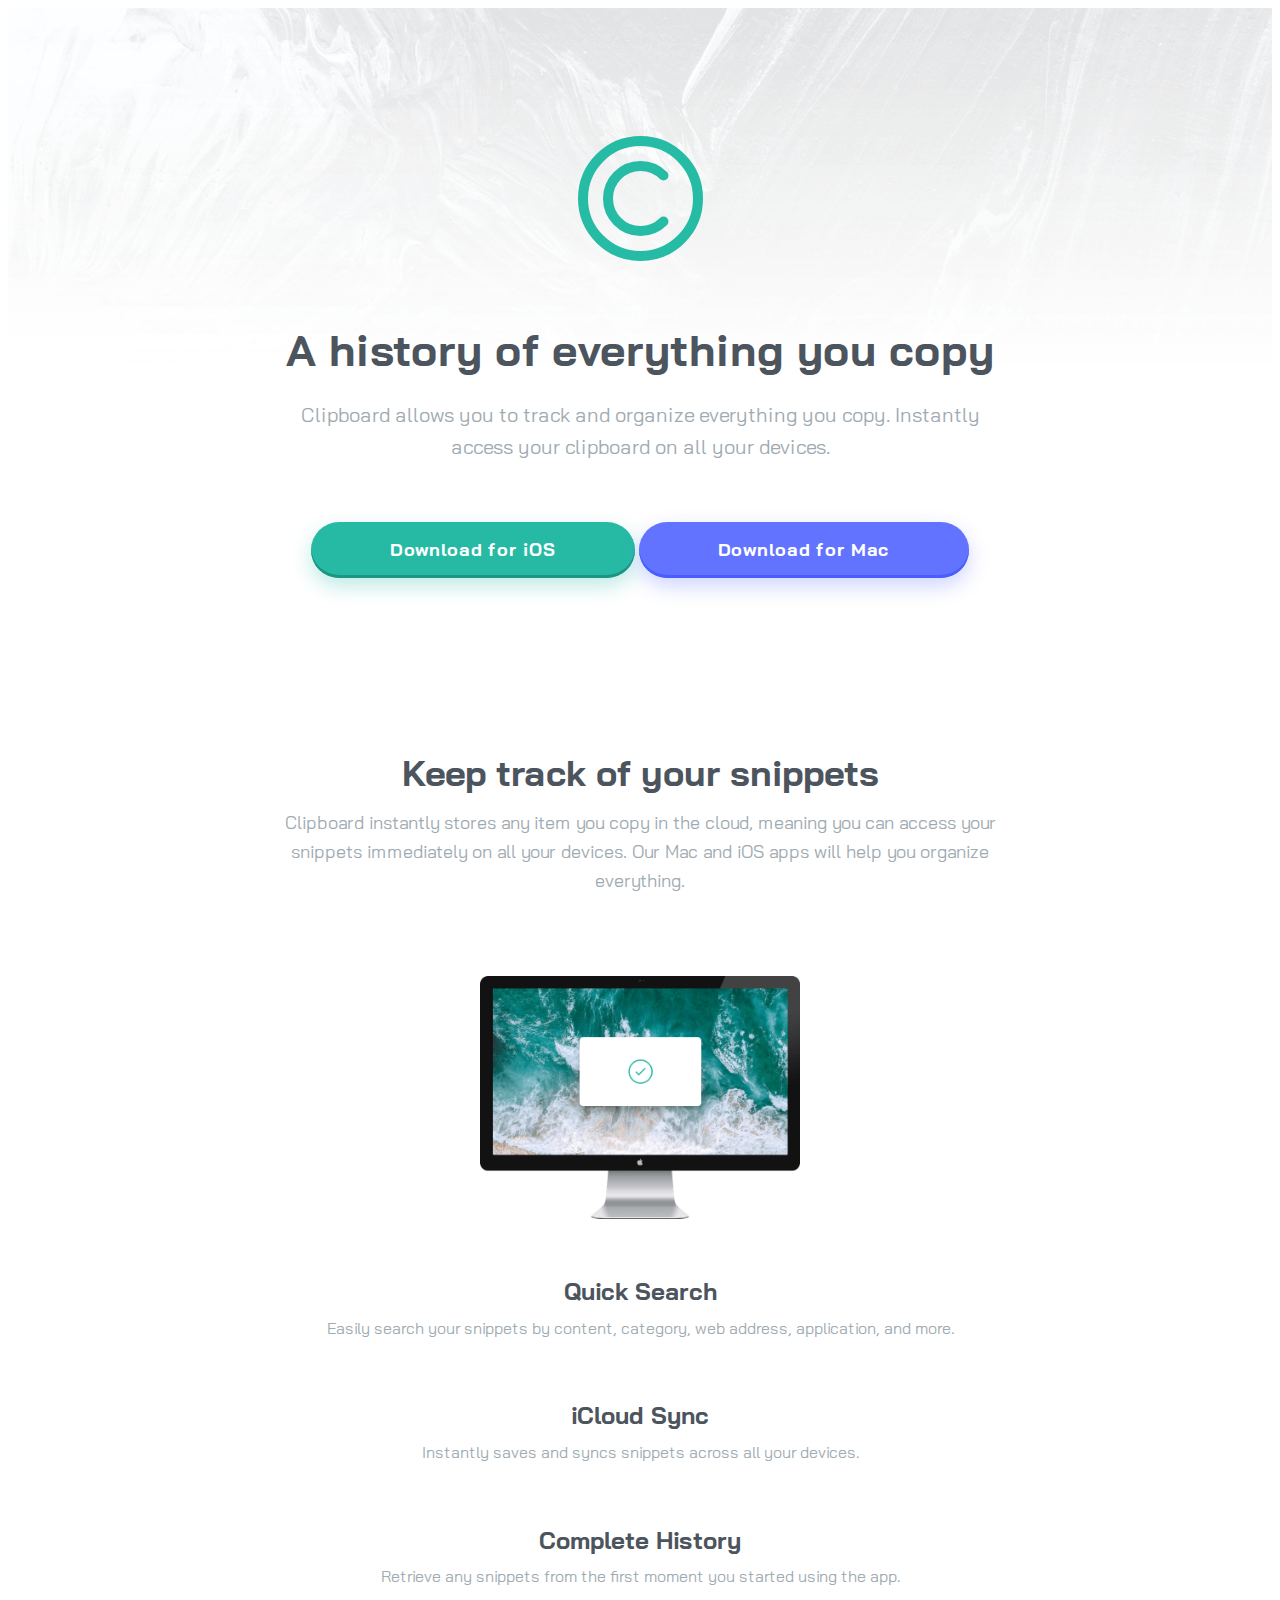
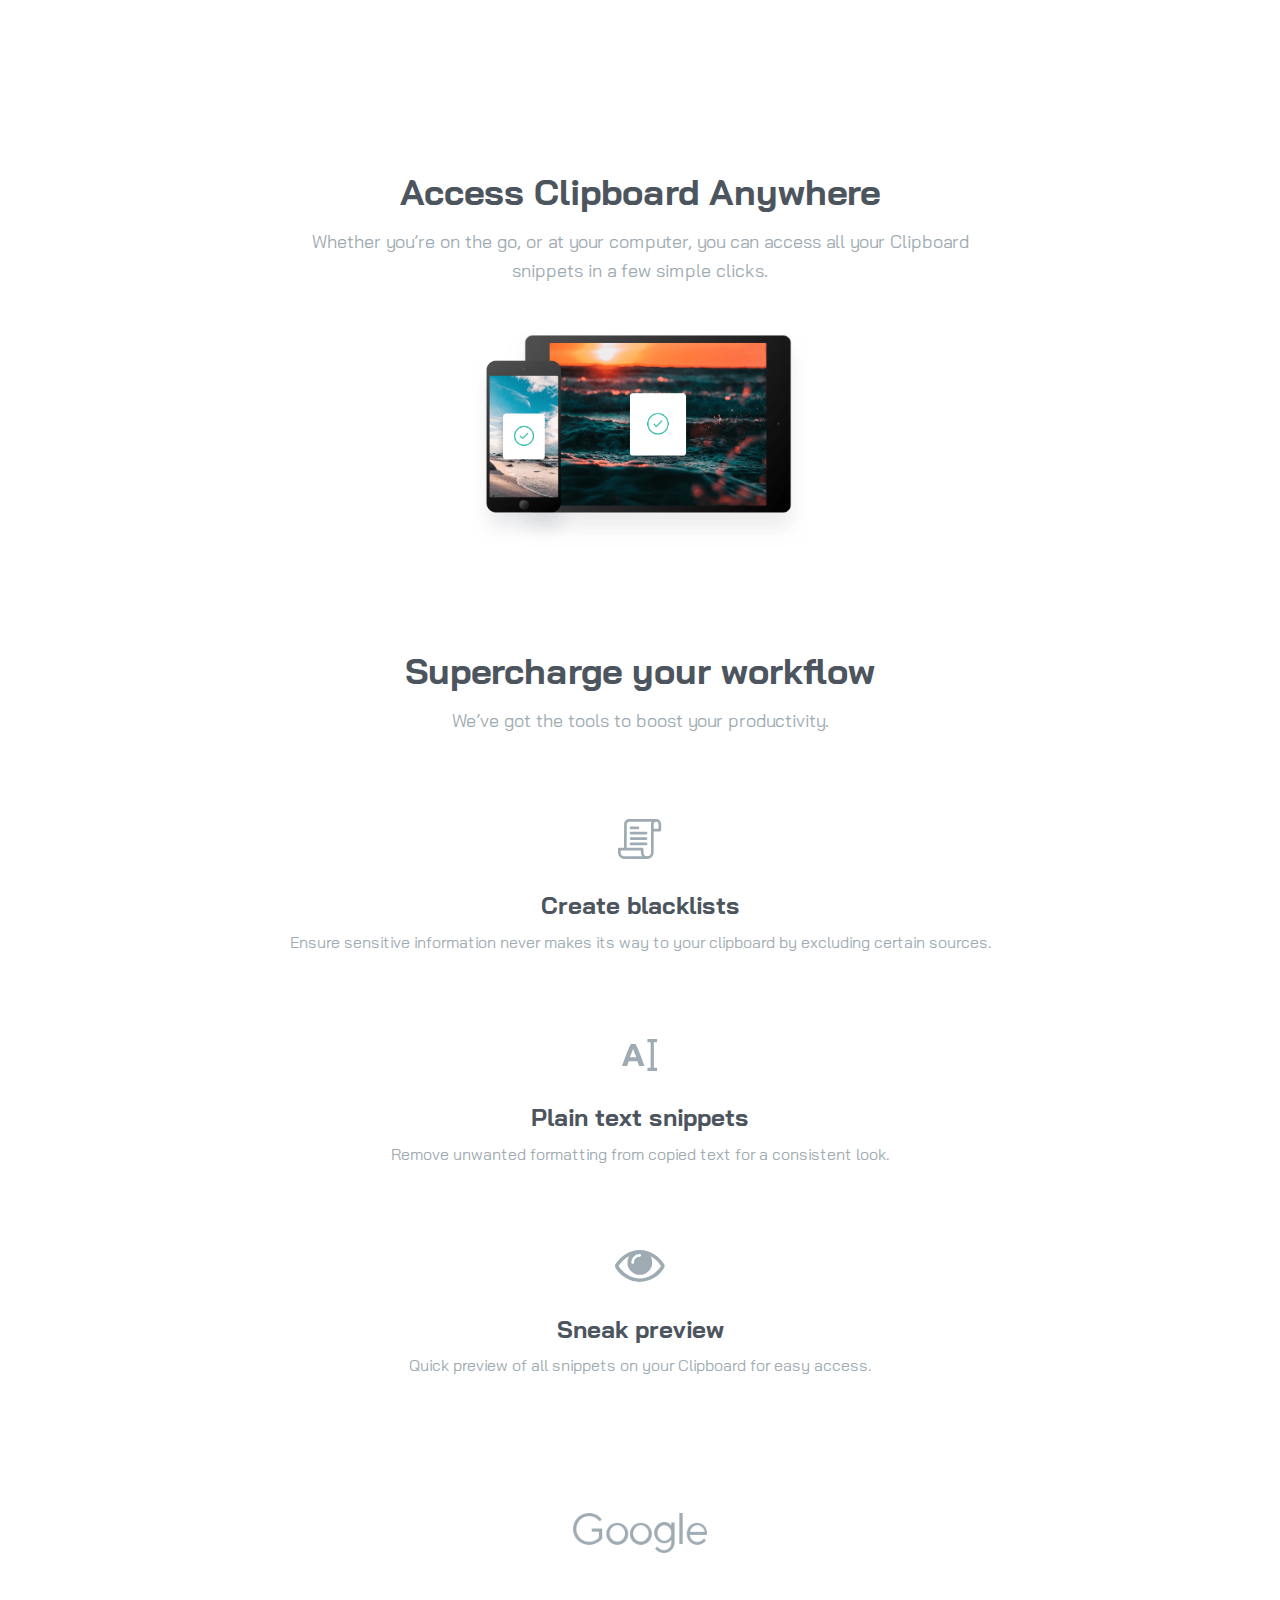
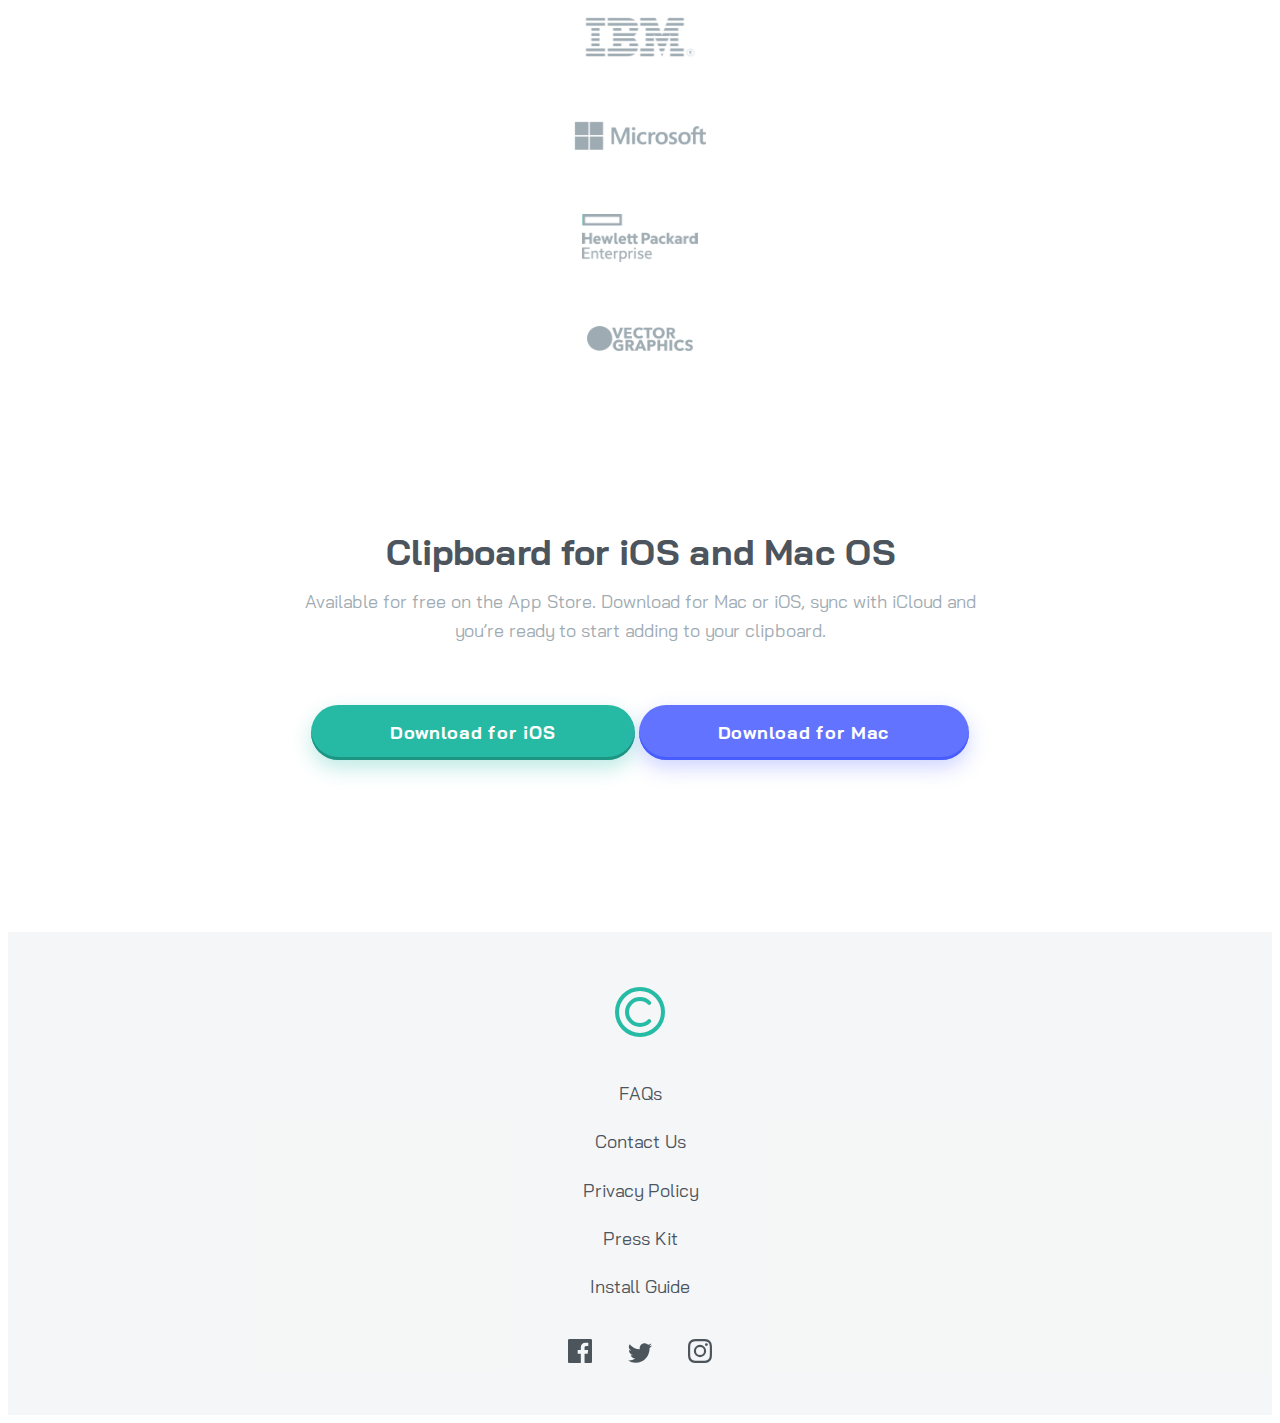
==== index.html @ 37d4422a "create basic structure for desktop" ====
<!DOCTYPE html>
<html lang="en">
<head>
  <meta charset="UTF-8">
  <meta name="viewport" content="width=device-width, initial-scale=1.0"> <!-- displays site properly based on user's device -->

  <link rel="icon" type="image/png" sizes="32x32" href="./images/favicon-32x32.png">
  <link rel="stylesheet" href="/main.css">
  
  <title>Frontend Mentor | Clipboard landing page</title>

</head>

<body>
<section class="header">
  <img src="images/logo.svg" alt="C logo" class="header-logo">
  
  <div class="info-text">
    <h1>A history of everything you copy</h1>
    <p class="h1-paragraph">
      Clipboard allows you to track and organize everything you
      copy. Instantly access your clipboard on all your devices.
    </p>
  </div>

  <a href="#" class="download-button ios-download">Download for iOS</a>
  <a href="#" class="download-button mac-download">Download for Mac</a>  
</section>

<section class="features">
  <h2>Keep track of your snippets</h2>

  <p class="h2-paragraph">
    Clipboard instantly stores any item you copy in the cloud,
    meaning you can access your snippets immediately on all your
    devices. Our Mac and iOS apps will help you organize everything.
  </p>

  <img src="images/image-computer.png" alt="" class="desktop-showcase">
  
  <div class="info-text">
    <h3>Quick Search</h3>
    <p>Easily search your snippets by content, category, web address, application, and more.</p>
  </div>
  
  <div class="info-text">
    <h3>iCloud Sync</h3>
    <p>Instantly saves and syncs snippets across all your devices.</p>
  </div>
  
  <div class="info-text">
    <h3>Complete History</h3>
    <p>Retrieve any snippets from the first moment you started using the app.</p>
  </div>
</section>

<section class="benefits">
  <h2>Access Clipboard Anywhere</h2>
  
 <p class="h2-paragraph">
    Whether you’re on the go, or at your computer, you can access all your Clipboard
    snippets in a few simple clicks.
 </p>
  
  <img src="images/image-devices.png" alt="" class="mobile-showcase">

  <div class="info-text">
    <h2>Supercharge your workflow</h2>
    <p class="h2-paragraph">We’ve got the tools to boost your productivity.</p>
  </div>

  <img class="benefit-icon" src="images/icon-blacklist.svg" alt="blacklist">
  <div class="info-text">
    <h3>Create blacklists</h3>
    <p>Ensure sensitive information never makes its way to your clipboard by excluding certain sources.</p>
  </div>
  
  <img class="benefit-icon" src="images/icon-text.svg" alt="blacklist">
  <div class="info-text">
    <h3>Plain text snippets</h3>
    <p>Remove unwanted formatting from copied text for a consistent look.</p>
  </div>
  
  <img class="benefit-icon" src="images/icon-preview.svg" alt="blacklist">
  <div class="info-text">
    <h3>Sneak preview</h3>
    <p>Quick preview of all snippets on your Clipboard for easy access.</p>
  </div>
</section>

<section class="partners">

  <img src="images/logo-google.png" alt="Google Logo" class="partner" id="google-logo">
  <img src="images/logo-ibm.png" alt="IBM Logo" class="partner" id="ibm-logo">
  <img src="images/logo-microsoft.png" alt="Microsoft Logo" class="partner" id="microsoft-logo">
  <img src="images/logo-hp.png" alt="HP Logo" class="partner" id="hp-logo">
  <img src="images/logo-vector-graphics.png" alt="Vector Graphics Logo" class="partner" id="vc-logo">

</section>

<section class="apps">
  <div class="info-text">
    <h2>Clipboard for iOS and Mac OS</h2>
    <p class="h2-paragraph">
      Available for free on the App Store. Download for Mac or iOS, sync with iCloud
      and you’re ready to start adding to your clipboard.
    </p>
  </div>

  <a href="#" class="download-button ios-download">Download for iOS</a>
  <a href="#" class="download-button mac-download">Download for Mac</a>  
</section>


<footer>
  <img src="images/logo.svg" alt="C logo" class="footer-logo">

  <a href="" class="footer-link">FAQs</a>
  <a href="" class="footer-link">Contact Us</a>
  <a href="" class="footer-link">Privacy Policy</a>
  <a href="" class="footer-link">Press Kit</a>
  <a href="" class="footer-link">Install Guide</a>

  <a href="#" class="social-icon"><img src="images/icon-facebook.svg" alt="Facebook Icon"></a>
  <a href="#" class="social-icon"><img src="images/icon-twitter.svg" alt="Twitter Icon"></a>
  <a href="#" class="social-icon"><img src="images/icon-instagram.svg" alt="Instagram Icon"></a>

  <p class="attribution">
      Challenge by <a href="https://www.frontendmentor.io?ref=challenge" target="_blank">Frontend Mentor</a>. 
      Coded by <a href="#">Your Name Here</a>.
    </p>
  </footer>
</body>
</html>
---- main.css ----
@import url("https://fonts.googleapis.com/css2?family=Bai+Jamjuree:wght@400;600&display=swap");
:root {
  --cyan: hsl(171, 66%, 44%);
  --cyan-shade: hsl(171, 66%, 35%);
  --cyan-shadow: hsla(171, 66%, 44%, .3);
  --purple: hsl(233, 100%, 69%);
  --purple-shade: hsl(233, 100%, 64%);
  --purple-shadow: hsla(233, 100%, 69%, .3);
  --dark-grey: hsl(210, 10%, 33%);
  --light-grey: hsl(201, 11%, 66%);
  --light-grey-transparent: hsl(201, 11%, 66%, .1);
}

body {
  font-family: 'Bai Jamjuree', sans-serif;
  text-align: center;
  color: var(--light-grey);
  font-size: 16px;
}

h1, h2, h3 {
  color: var(--dark-grey);
  margin-bottom: .4em;
}

h1 {
  font-size: 34px;
}

h2 {
  font-size: 30px;
}

h3 {
  font-size: 24px;
}

p {
  line-height: 1.6em;
  width: 86%;
  margin: auto;
}

section {
  margin-bottom: 11em;
}

.header {
  background: no-repeat url("images/bg-header-mobile.png");
}

.header .header-logo {
  margin: 8em auto 2em auto;
}

.download-button {
  border-radius: 4em;
  display: inline-block;
  color: white;
  font-size: 18px;
  font-weight: bold;
  letter-spacing: 0.04em;
  text-decoration: none;
  padding: .9em 4.4em;
  margin: 1.5em auto -.2em auto;
}

.download-button:hover {
  -webkit-filter: brightness(108%);
          filter: brightness(108%);
}

.ios-download {
  margin-top: 1em;
  background: var(--cyan);
  -webkit-box-shadow: inset 0 -3px var(--cyan-shade), 0px 8px 20px 0px var(--cyan-shadow);
          box-shadow: inset 0 -3px var(--cyan-shade), 0px 8px 20px 0px var(--cyan-shadow);
}

.mac-download {
  background: var(--purple);
  -webkit-box-shadow: inset 0 -3px var(--purple-shade), 0px 8px 20px 0px var(--purple-shadow);
          box-shadow: inset 0 -3px var(--purple-shade), 0px 8px 20px 0px var(--purple-shadow);
}

img.desktop-showcase {
  width: 320px;
  padding: 5em 0 1.6em;
}

.info-text {
  padding: .2em 0;
  margin-bottom: 1.8em;
}

img.mobile-showcase {
  width: 340px;
  padding: 2.8em 0 4em;
}

.benefit-icon {
  margin-top: 3.2em;
}

section.partners {
  margin-top: -2.8em;
}

img.partner {
  display: block;
  margin: 0 auto 4em auto;
  height: 2.5em;
  width: auto;
}

#microsoft-logo {
  height: 1.8em;
}

#hp-logo {
  height: 3em;
}

#vc-logo {
  height: 1.6em;
}

section.apps {
  margin-top: -2em;
}

footer {
  background: var(--light-grey-transparent);
  margin-top: 10.8em;
  padding-bottom: 3em;
}

.footer-logo {
  width: 50px;
  margin: 3.4em auto 2.6em auto;
}

.footer-link {
  display: block;
  margin: 0 auto 1.4em auto;
  text-decoration: none;
  color: var(--dark-grey);
  font-size: 18px;
}

.footer-link:hover {
  color: var(--cyan);
}

.social-icon img {
  margin: 1em 1em 0 1em;
}

.attribution {
  font-size: 11px;
  text-align: center;
  display: none;
}

.attribution a {
  color: #3e52a3;
}

.social-icon:hover {
  -webkit-filter: brightness(0) saturate(100%) invert(67%) sepia(28%) saturate(1027%) hue-rotate(122deg) brightness(87%) contrast(88%);
          filter: brightness(0) saturate(100%) invert(67%) sepia(28%) saturate(1027%) hue-rotate(122deg) brightness(87%) contrast(88%);
}

@media only screen and (min-width: 768px) {
  h1 {
    font-size: 44px;
    margin: .5em;
  }
  .h1-paragraph {
    font-size: 20px;
  }
  .h2-paragraph {
    font-size: 18px;
  }
  h2 {
    font-size: 36px;
  }
  p {
    max-width: 720px;
  }
  .header {
    background: no-repeat url("images/bg-header-desktop.png");
  }
}
/*# sourceMappingURL=main.css.map */
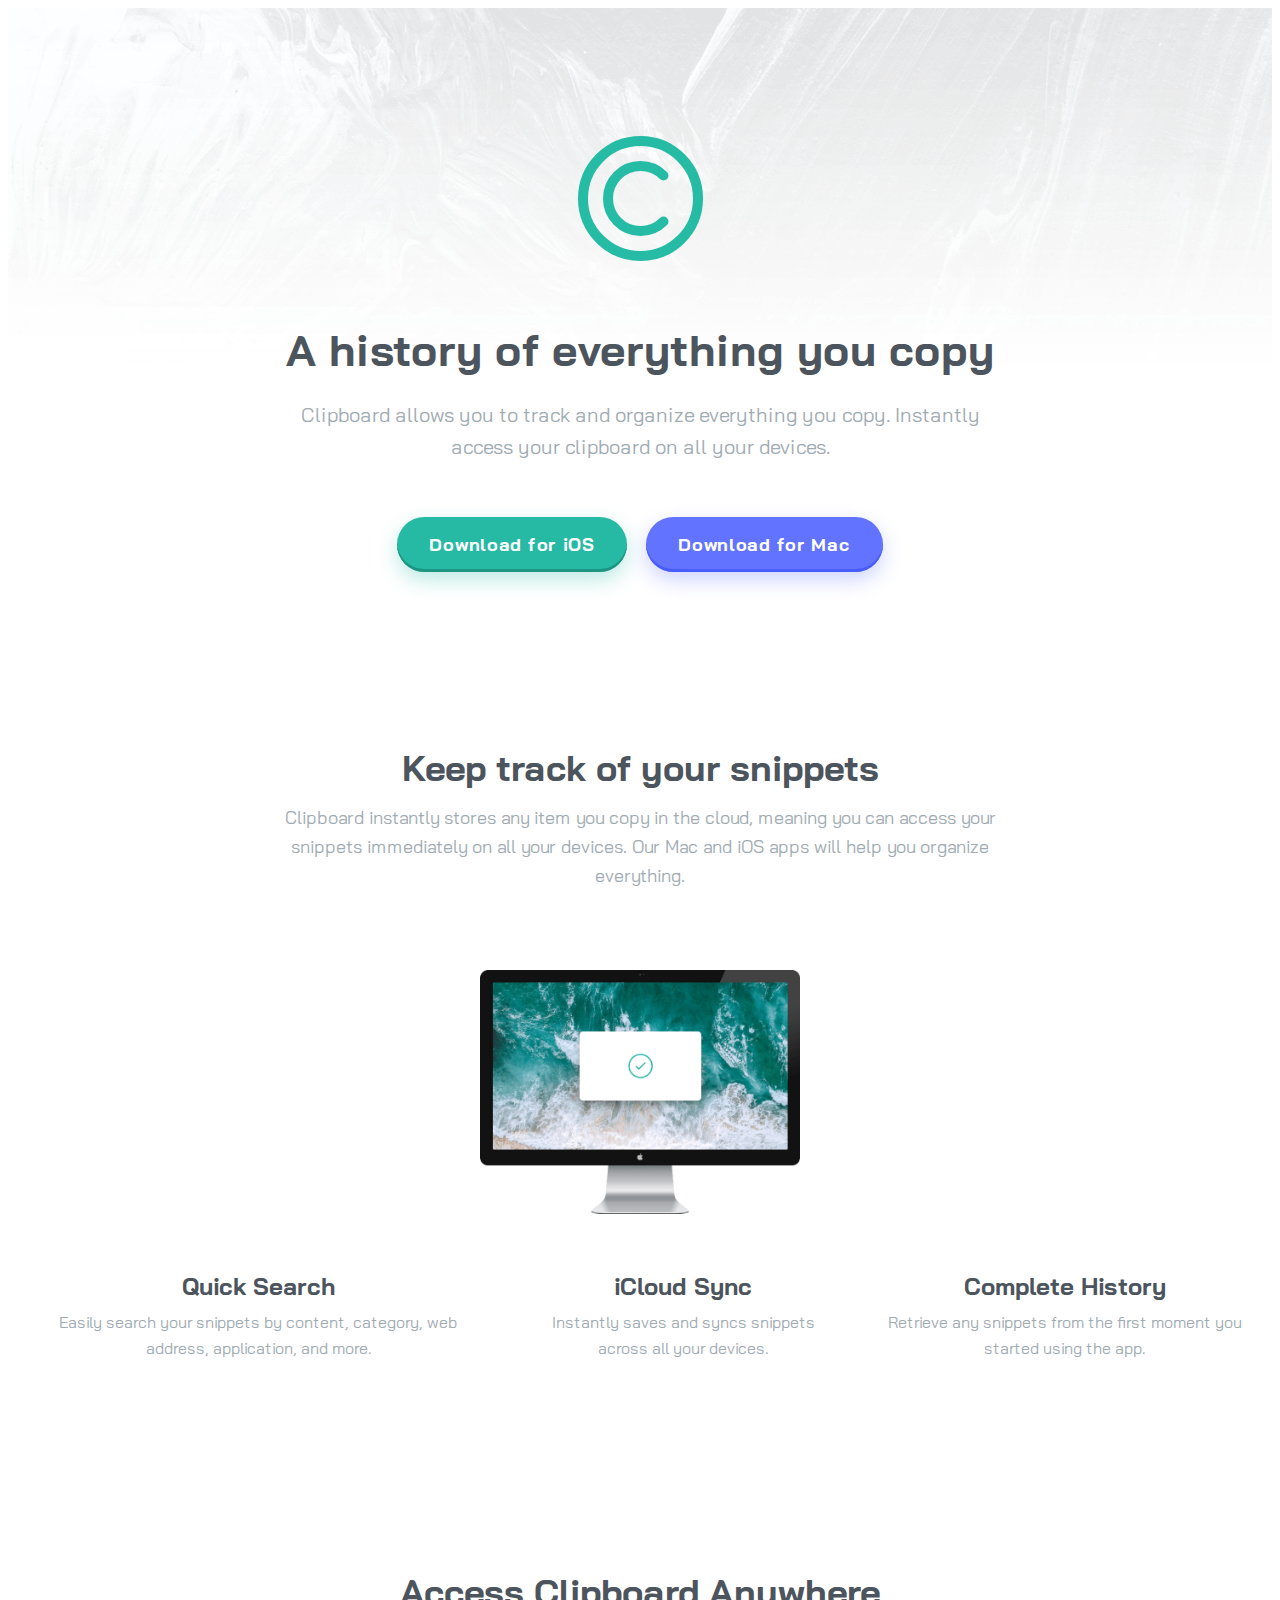
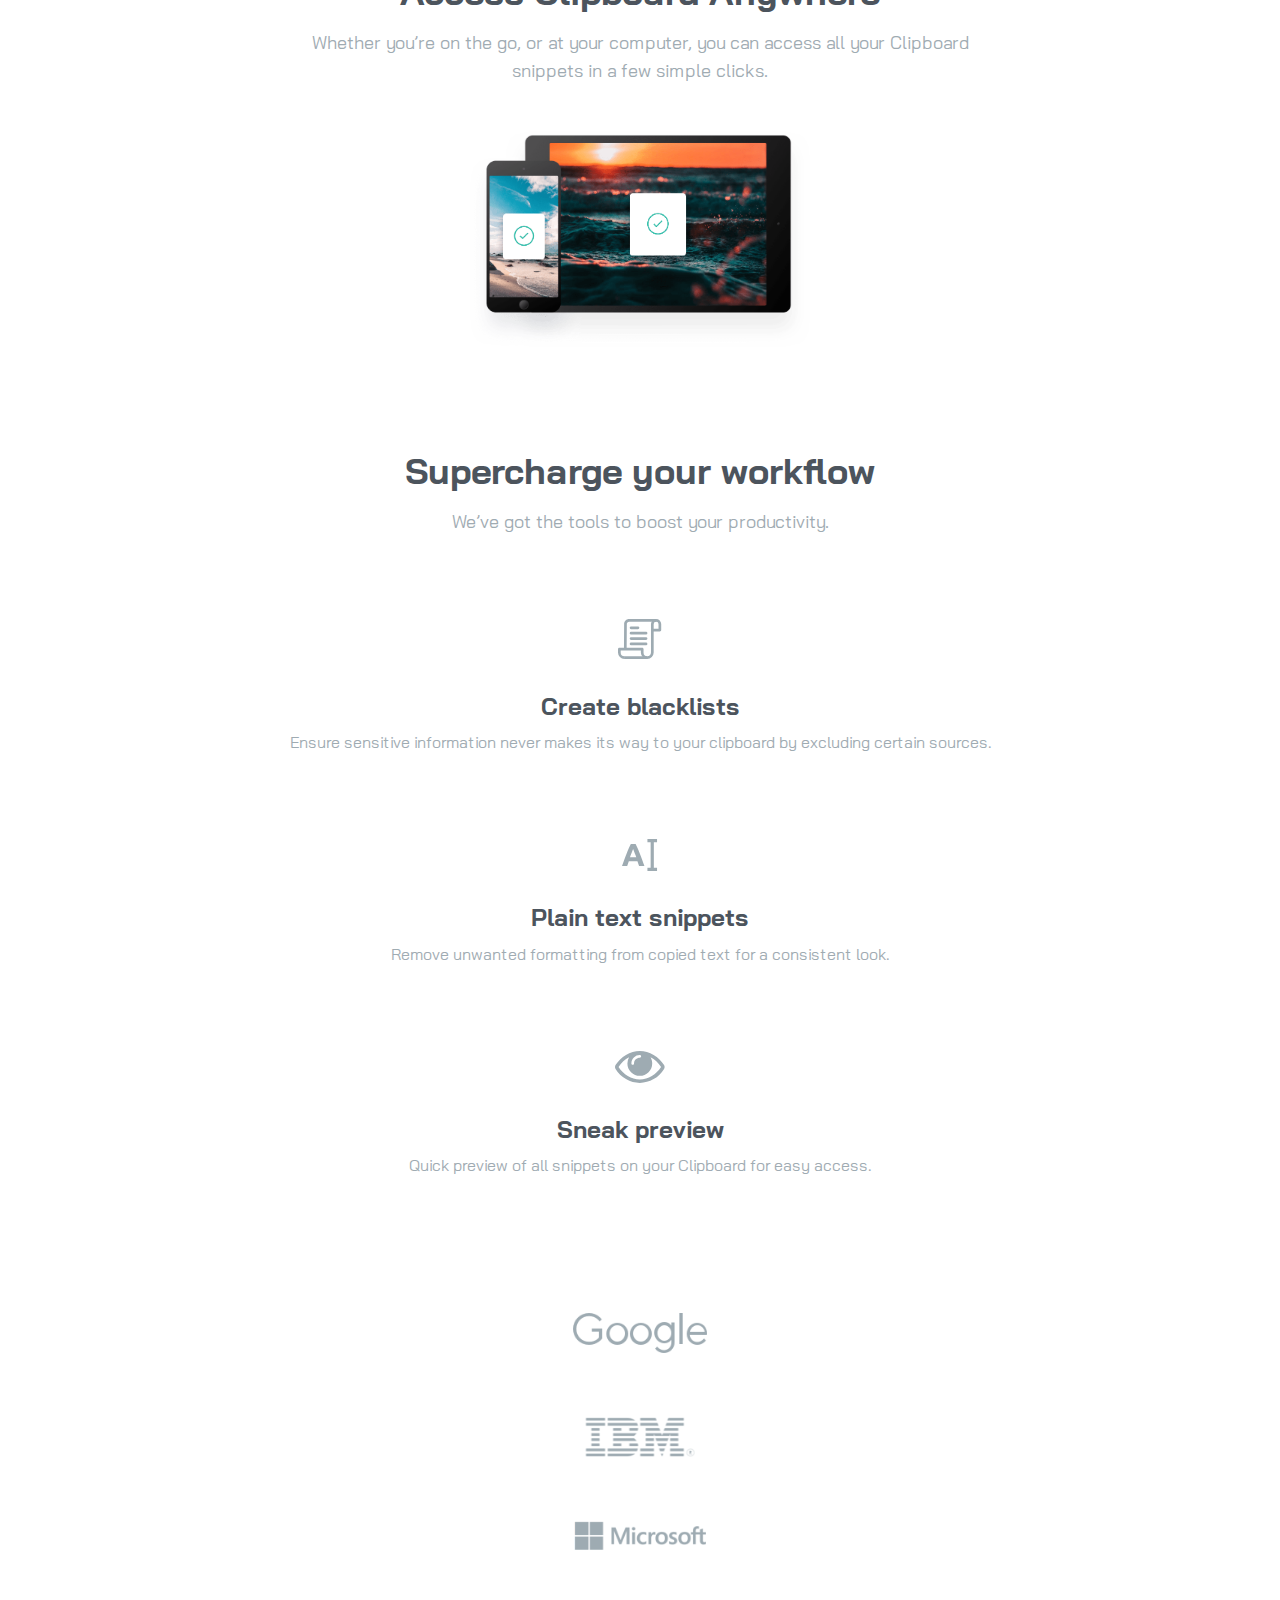
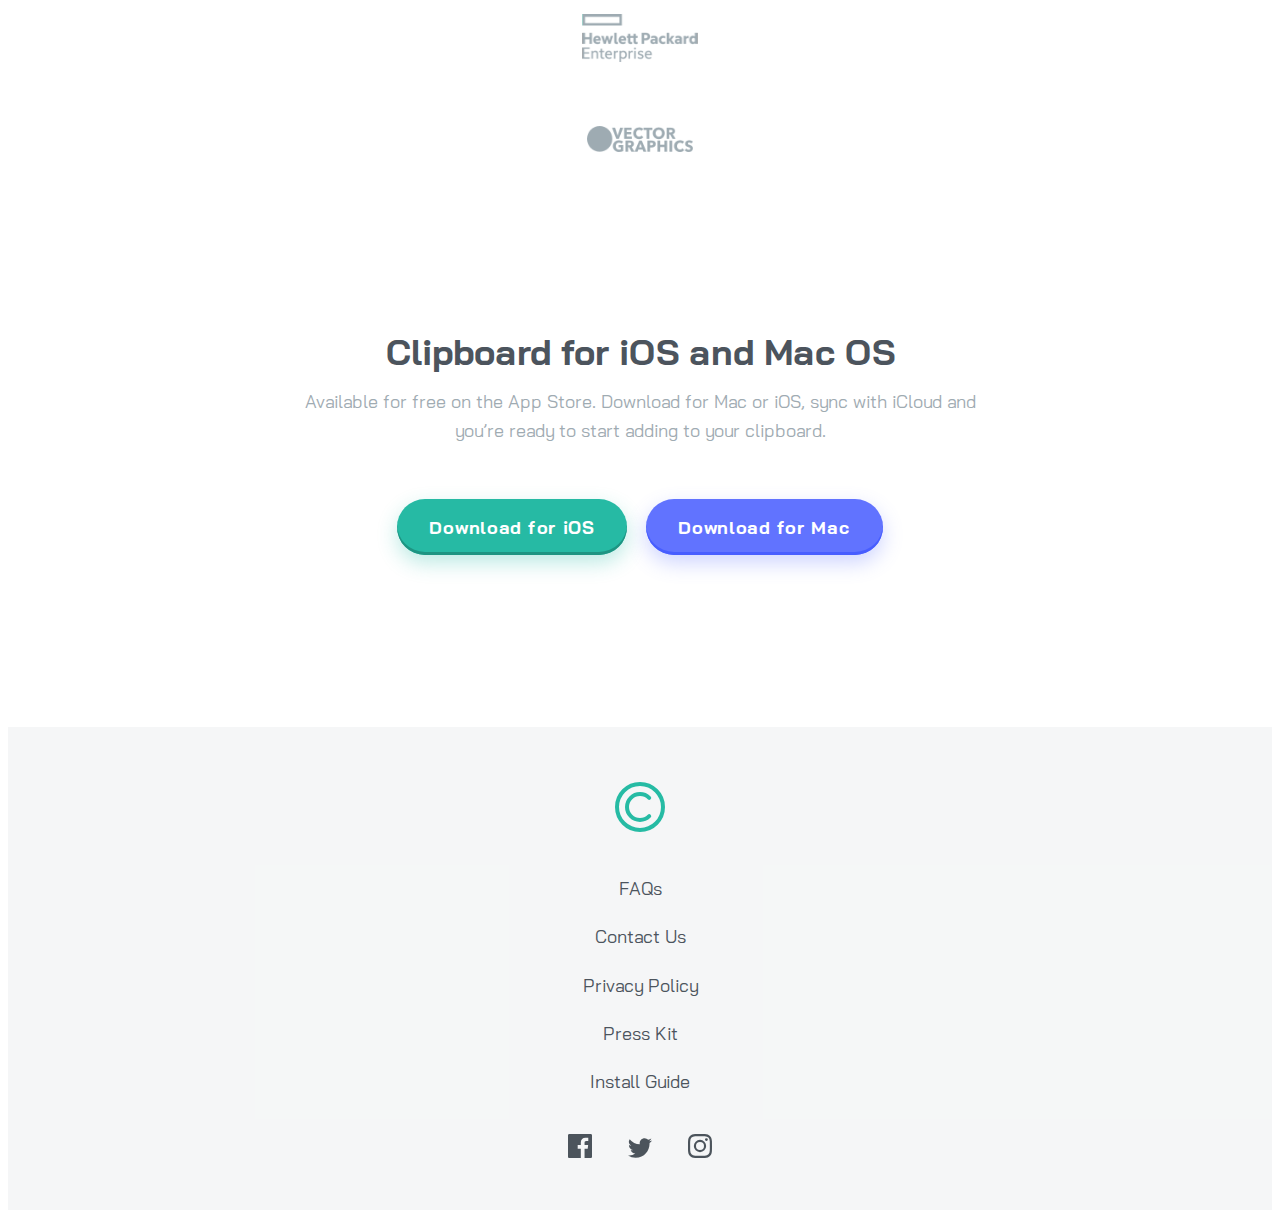
==== commit ea35e43c: "create container for features flexbox" ====
--- a/index.html
+++ b/index.html
@@ -38,21 +38,23 @@
 
   <img src="images/image-computer.png" alt="" class="desktop-showcase">
   
-  <div class="info-text">
-    <h3>Quick Search</h3>
-    <p>Easily search your snippets by content, category, web address, application, and more.</p>
+  <div class="feature-container">
+    <div class="info-text">
+      <h3>Quick Search</h3>
+      <p>Easily search your snippets by content, category, web address, application, and more.</p>
+    </div>
+    
+    <div class="info-text">
+      <h3>iCloud Sync</h3>
+      <p>Instantly saves and syncs snippets across all your devices.</p>
+    </div>
+    
+    <div class="info-text">
+      <h3>Complete History</h3>
+      <p>Retrieve any snippets from the first moment you started using the app.</p>
+    </div>
+    </section>
   </div>
-  
-  <div class="info-text">
-    <h3>iCloud Sync</h3>
-    <p>Instantly saves and syncs snippets across all your devices.</p>
-  </div>
-  
-  <div class="info-text">
-    <h3>Complete History</h3>
-    <p>Retrieve any snippets from the first moment you started using the app.</p>
-  </div>
-</section>
 
 <section class="benefits">
   <h2>Access Clipboard Anywhere</h2>
--- a/main.css
+++ b/main.css
@@ -191,5 +191,14 @@
   .header {
     background: no-repeat url("images/bg-header-desktop.png");
   }
+  .download-button {
+    padding: .9em 1.8em;
+    margin: 1.2em .4em -.2em .4em;
+  }
+  .feature-container {
+    display: -webkit-box;
+    display: -ms-flexbox;
+    display: flex;
+  }
 }
 /*# sourceMappingURL=main.css.map */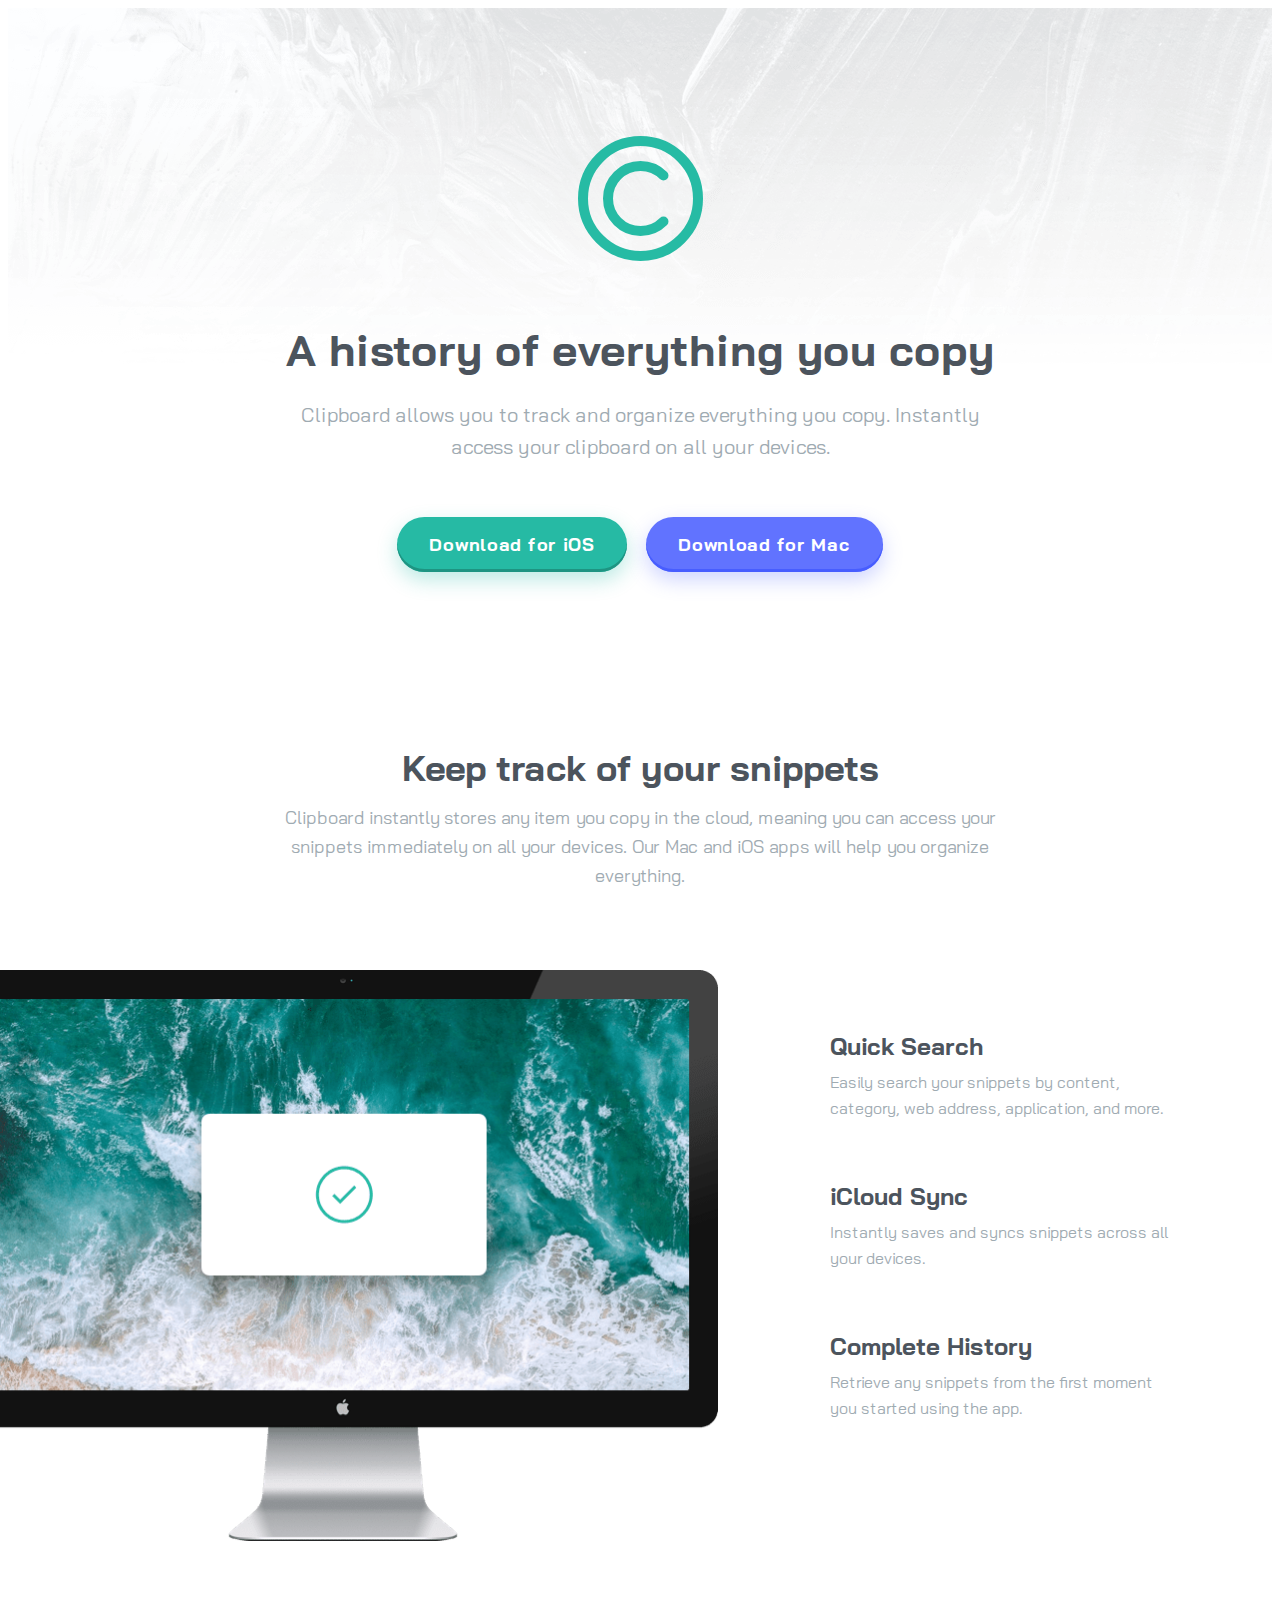
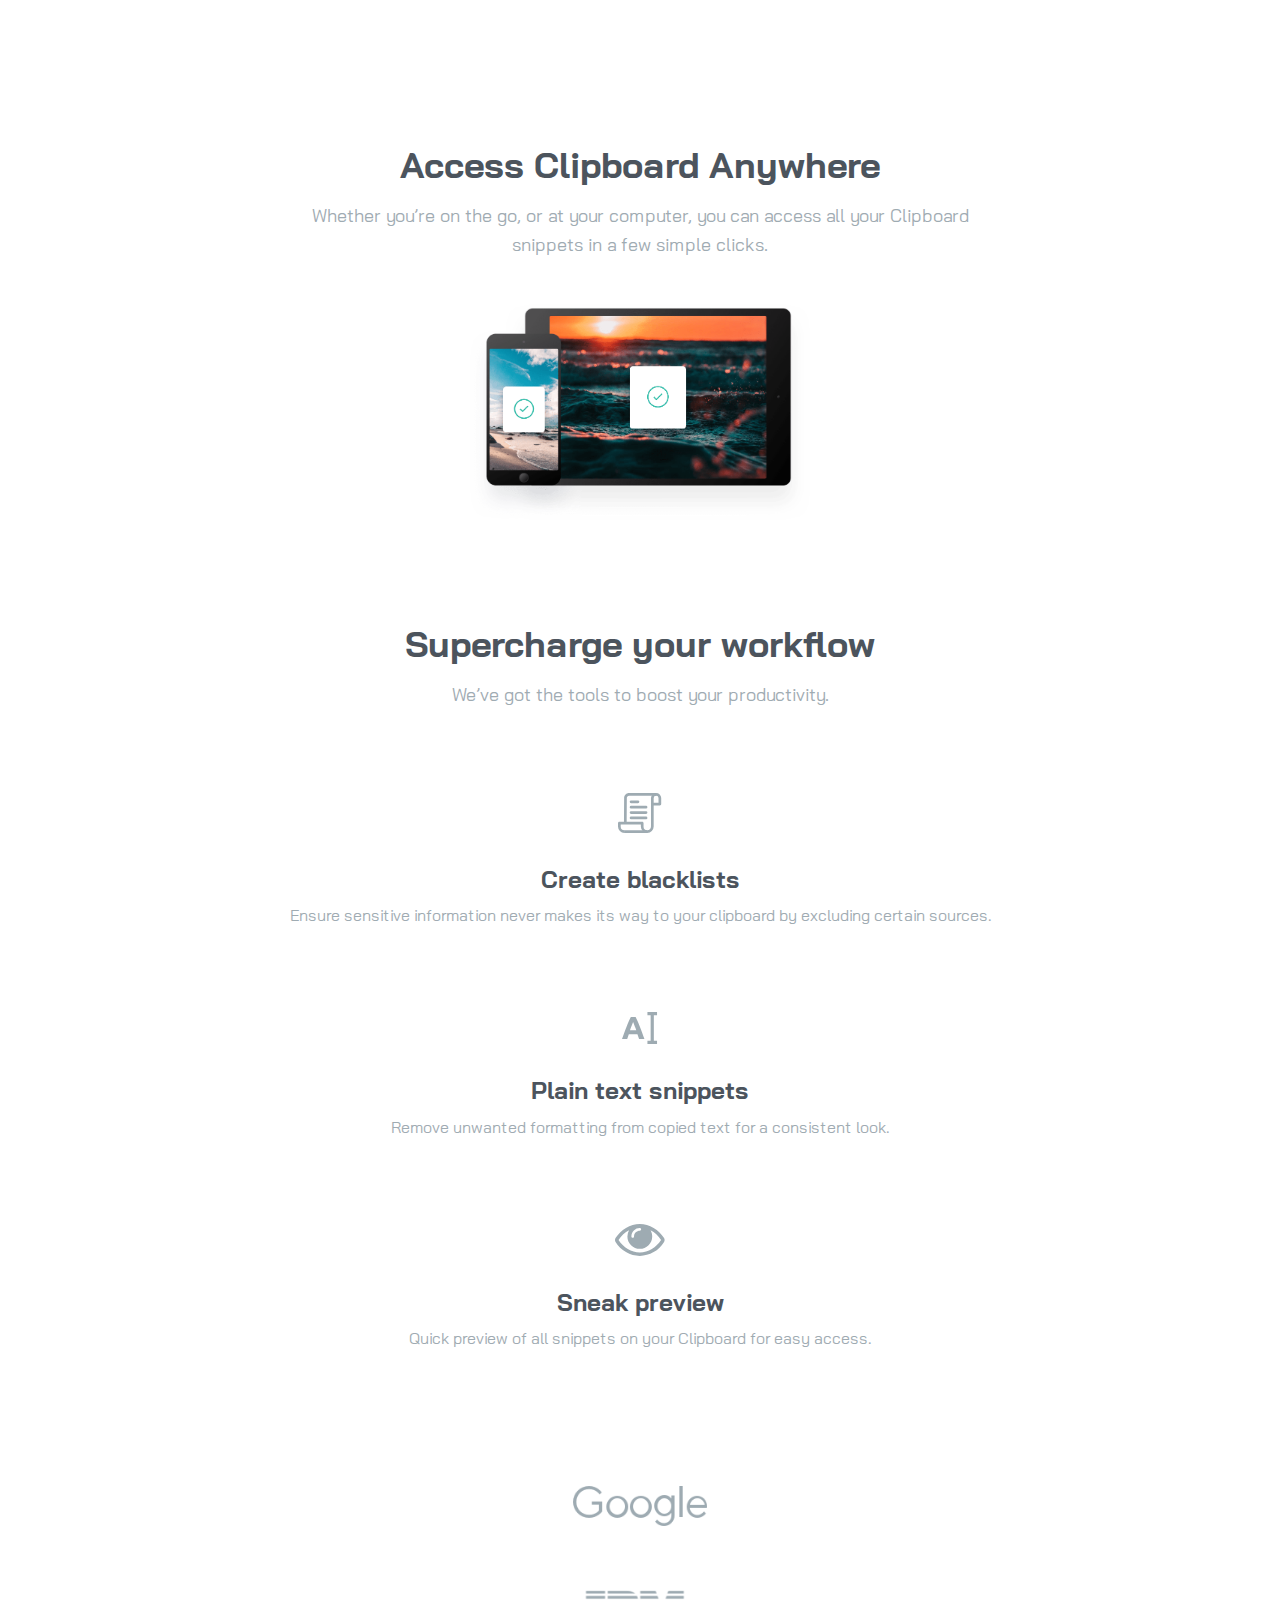
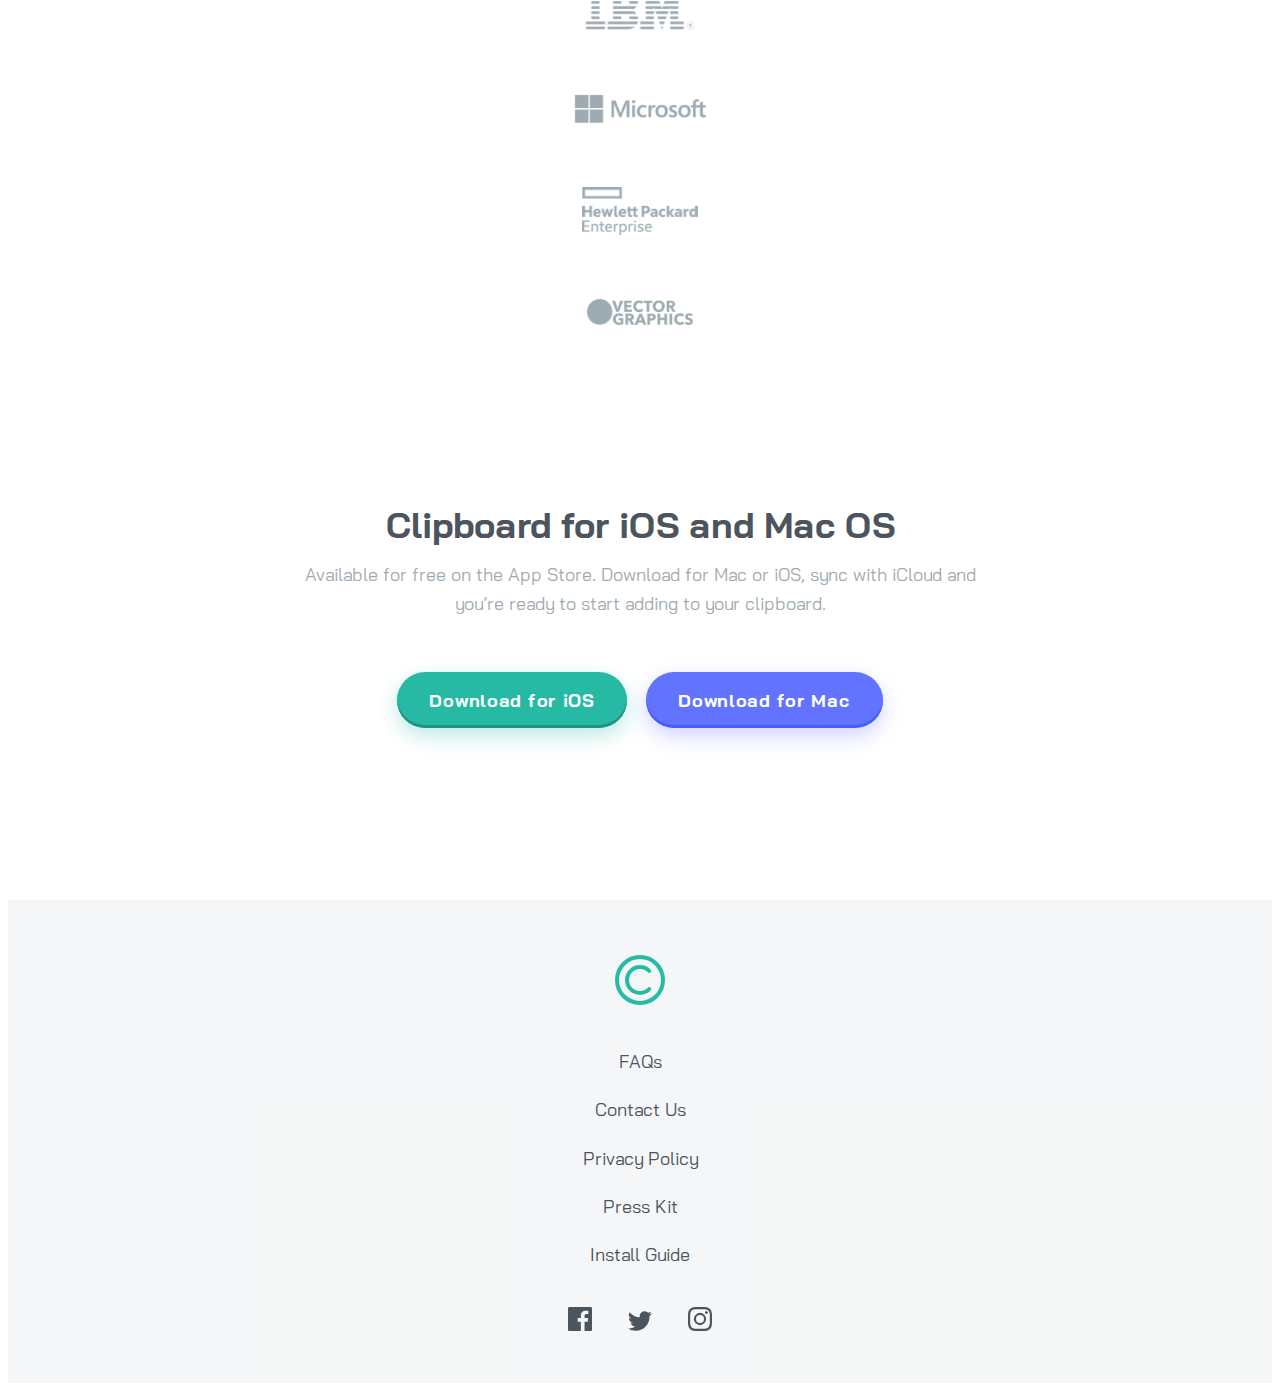
==== commit 14cee74d: "design features section for desktop using flexbox" ====
--- a/index.html
+++ b/index.html
@@ -36,25 +36,27 @@
     devices. Our Mac and iOS apps will help you organize everything.
   </p>
 
-  <img src="images/image-computer.png" alt="" class="desktop-showcase">
+  <div class="feature-container">
+    <img src="images/image-computer.png" alt="" class="desktop-showcase">
   
-  <div class="feature-container">
-    <div class="info-text">
-      <h3>Quick Search</h3>
-      <p>Easily search your snippets by content, category, web address, application, and more.</p>
+    <div class="info-container">
+      <div class="info-text">
+        <h3>Quick Search</h3>
+        <p>Easily search your snippets by content, category, web address, application, and more.</p>
+      </div>
+      
+      <div class="info-text">
+        <h3>iCloud Sync</h3>
+        <p>Instantly saves and syncs snippets across all your devices.</p>
+      </div>
+      
+      <div class="info-text">
+        <h3>Complete History</h3>
+        <p>Retrieve any snippets from the first moment you started using the app.</p>
+      </div>
     </div>
-    
-    <div class="info-text">
-      <h3>iCloud Sync</h3>
-      <p>Instantly saves and syncs snippets across all your devices.</p>
-    </div>
-    
-    <div class="info-text">
-      <h3>Complete History</h3>
-      <p>Retrieve any snippets from the first moment you started using the app.</p>
-    </div>
-    </section>
   </div>
+</section>
 
 <section class="benefits">
   <h2>Access Clipboard Anywhere</h2>
--- a/main.css
+++ b/main.css
@@ -199,6 +199,31 @@
     display: -webkit-box;
     display: -ms-flexbox;
     display: flex;
+    gap: 0 7em;
+  }
+  .feature-container img.desktop-showcase {
+    -ms-flex-preferred-size: 750px;
+        flex-basis: 750px;
+    margin-left: -2.5em;
+  }
+  .feature-container .info-container {
+    display: -webkit-box;
+    display: -ms-flexbox;
+    display: flex;
+    -webkit-box-orient: vertical;
+    -webkit-box-direction: normal;
+        -ms-flex-direction: column;
+            flex-direction: column;
+    -webkit-box-pack: center;
+        -ms-flex-pack: center;
+            justify-content: center;
+  }
+  .feature-container .info-text {
+    text-align: left;
+    max-width: 400px;
+  }
+  .feature-container .info-text p {
+    margin-left: 0;
   }
 }
 /*# sourceMappingURL=main.css.map */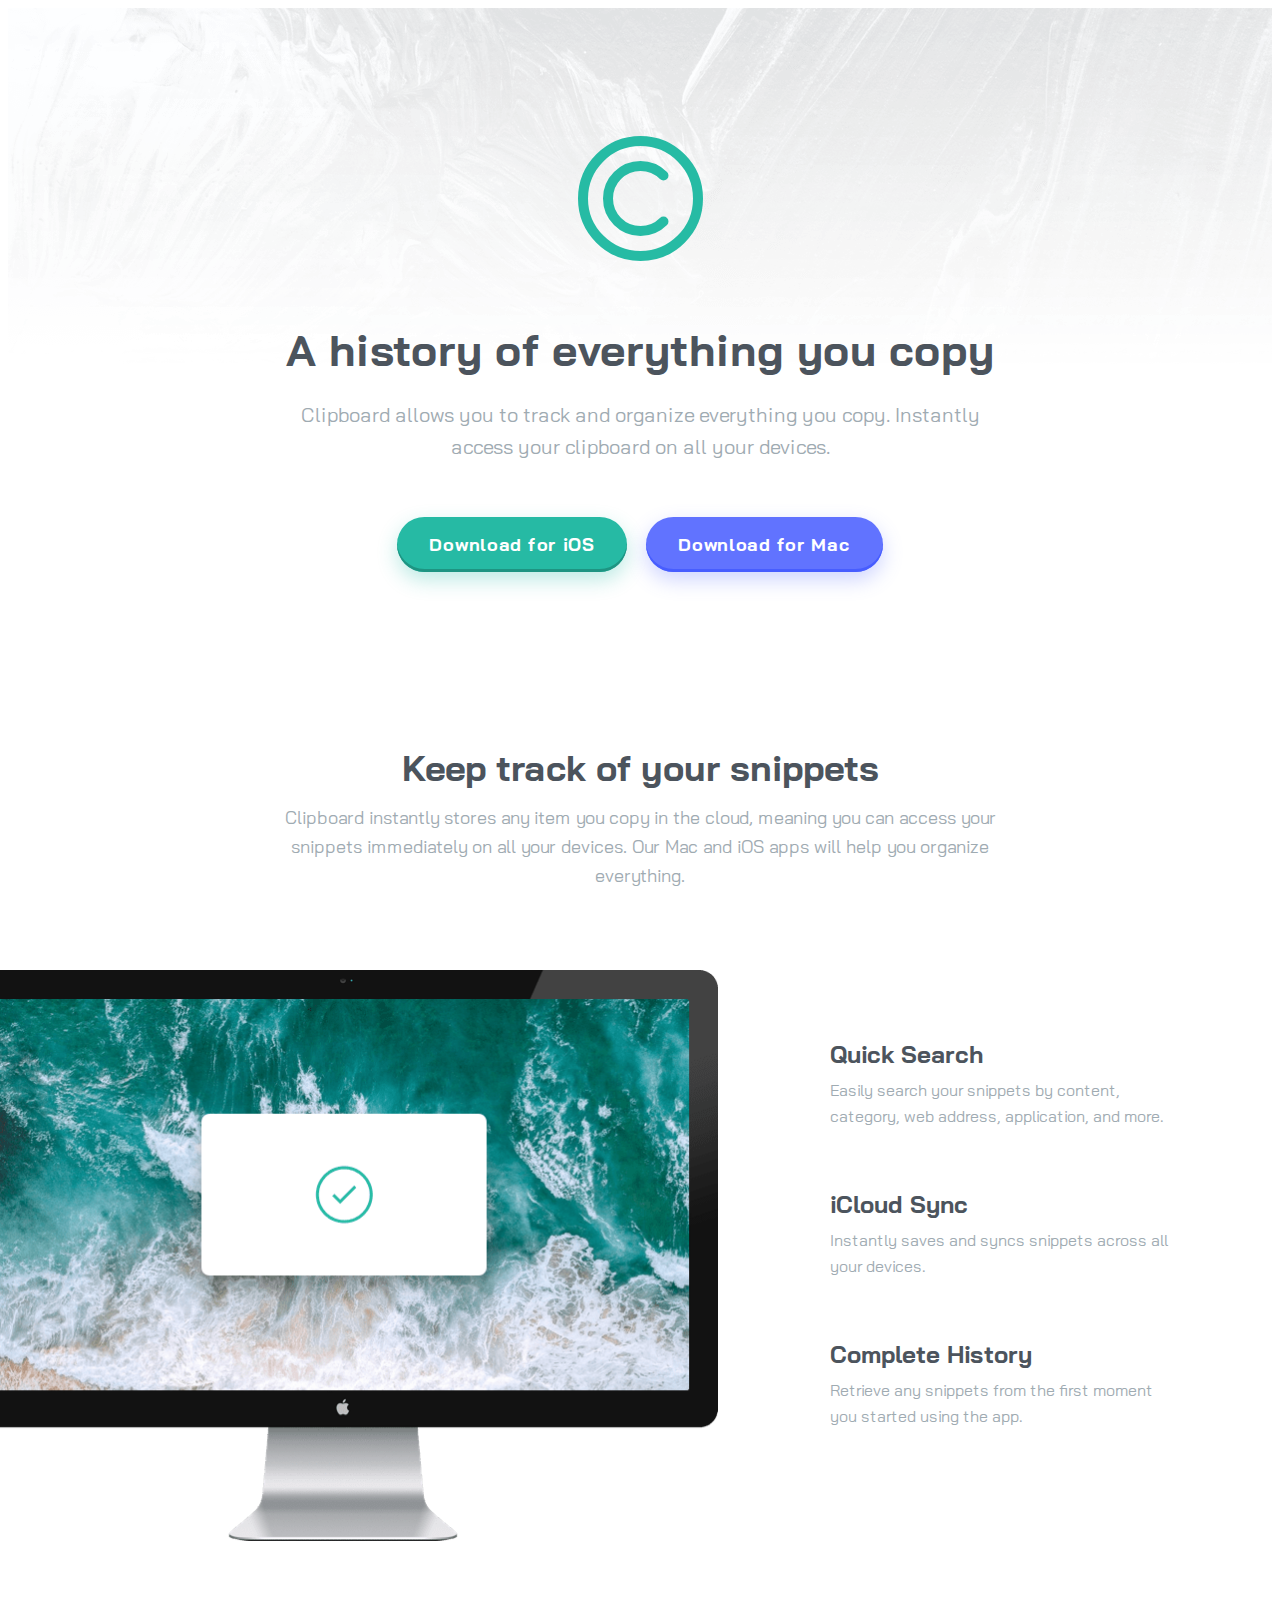
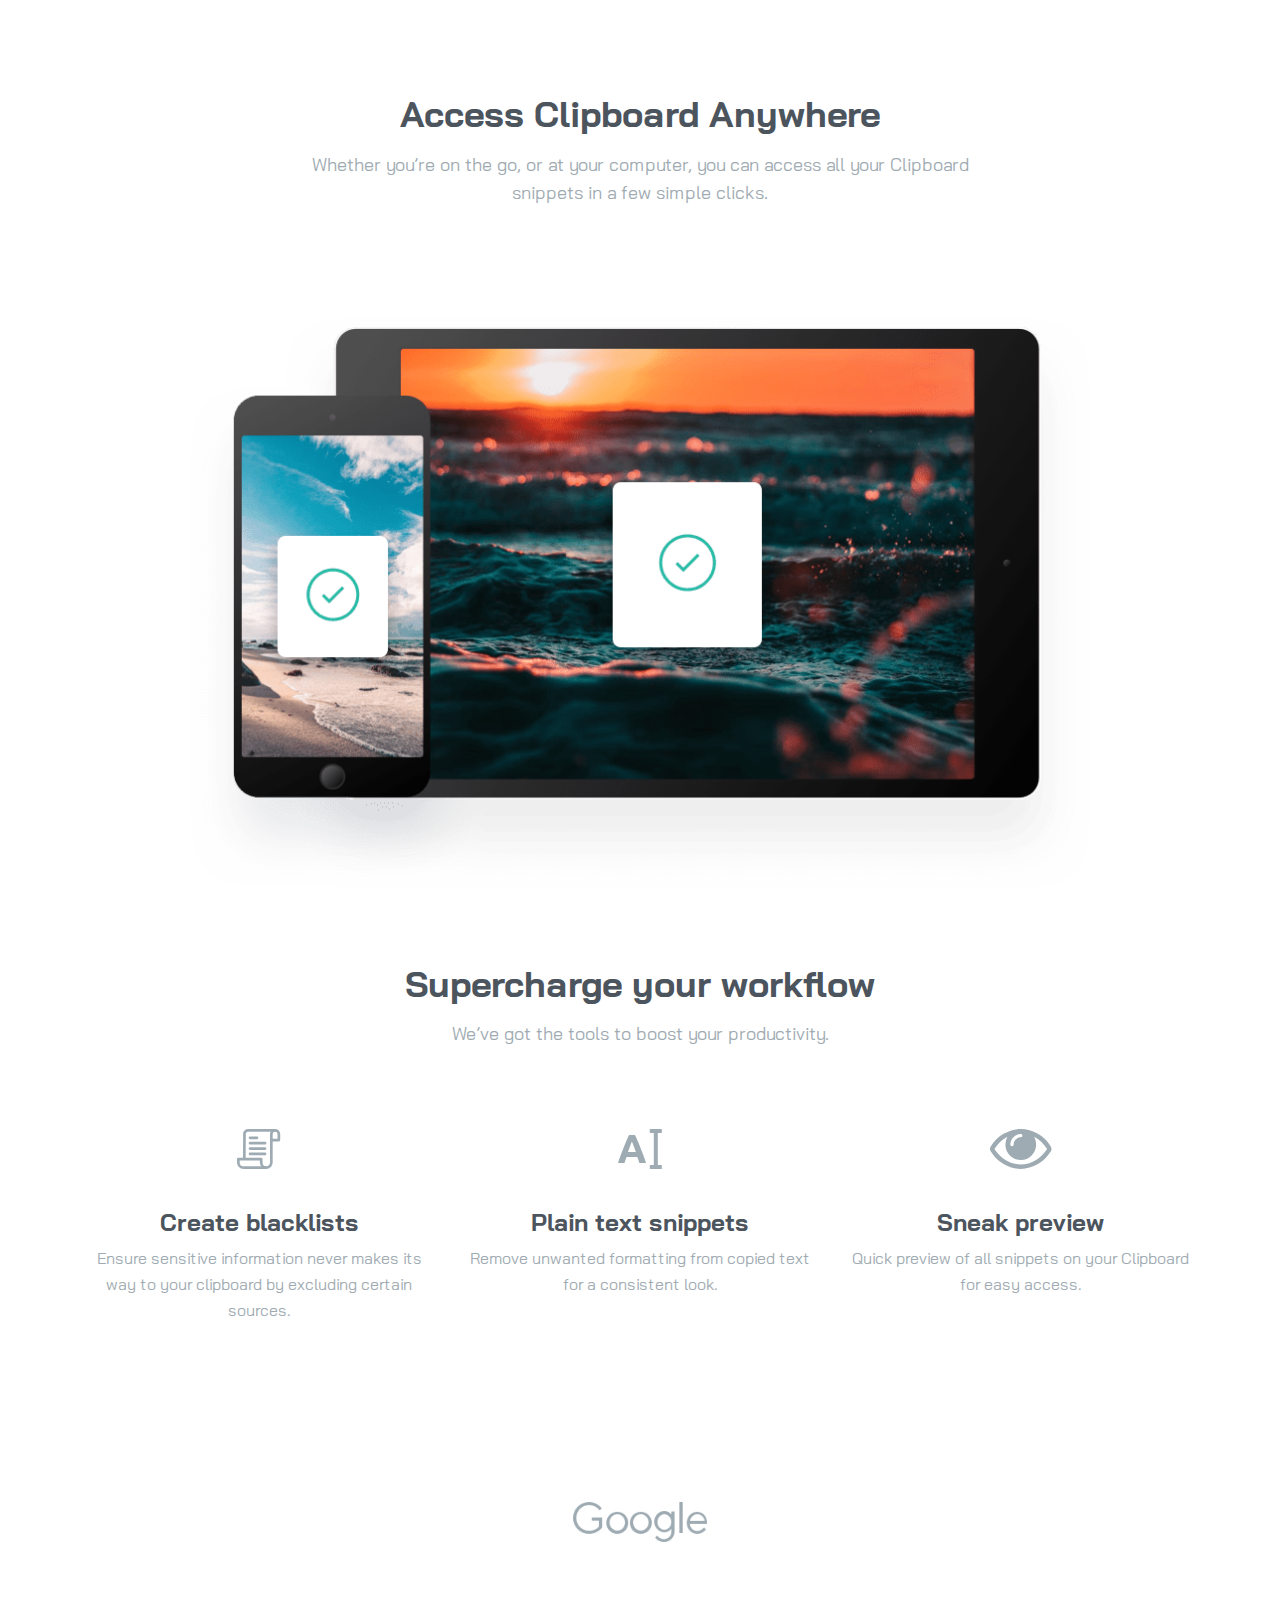
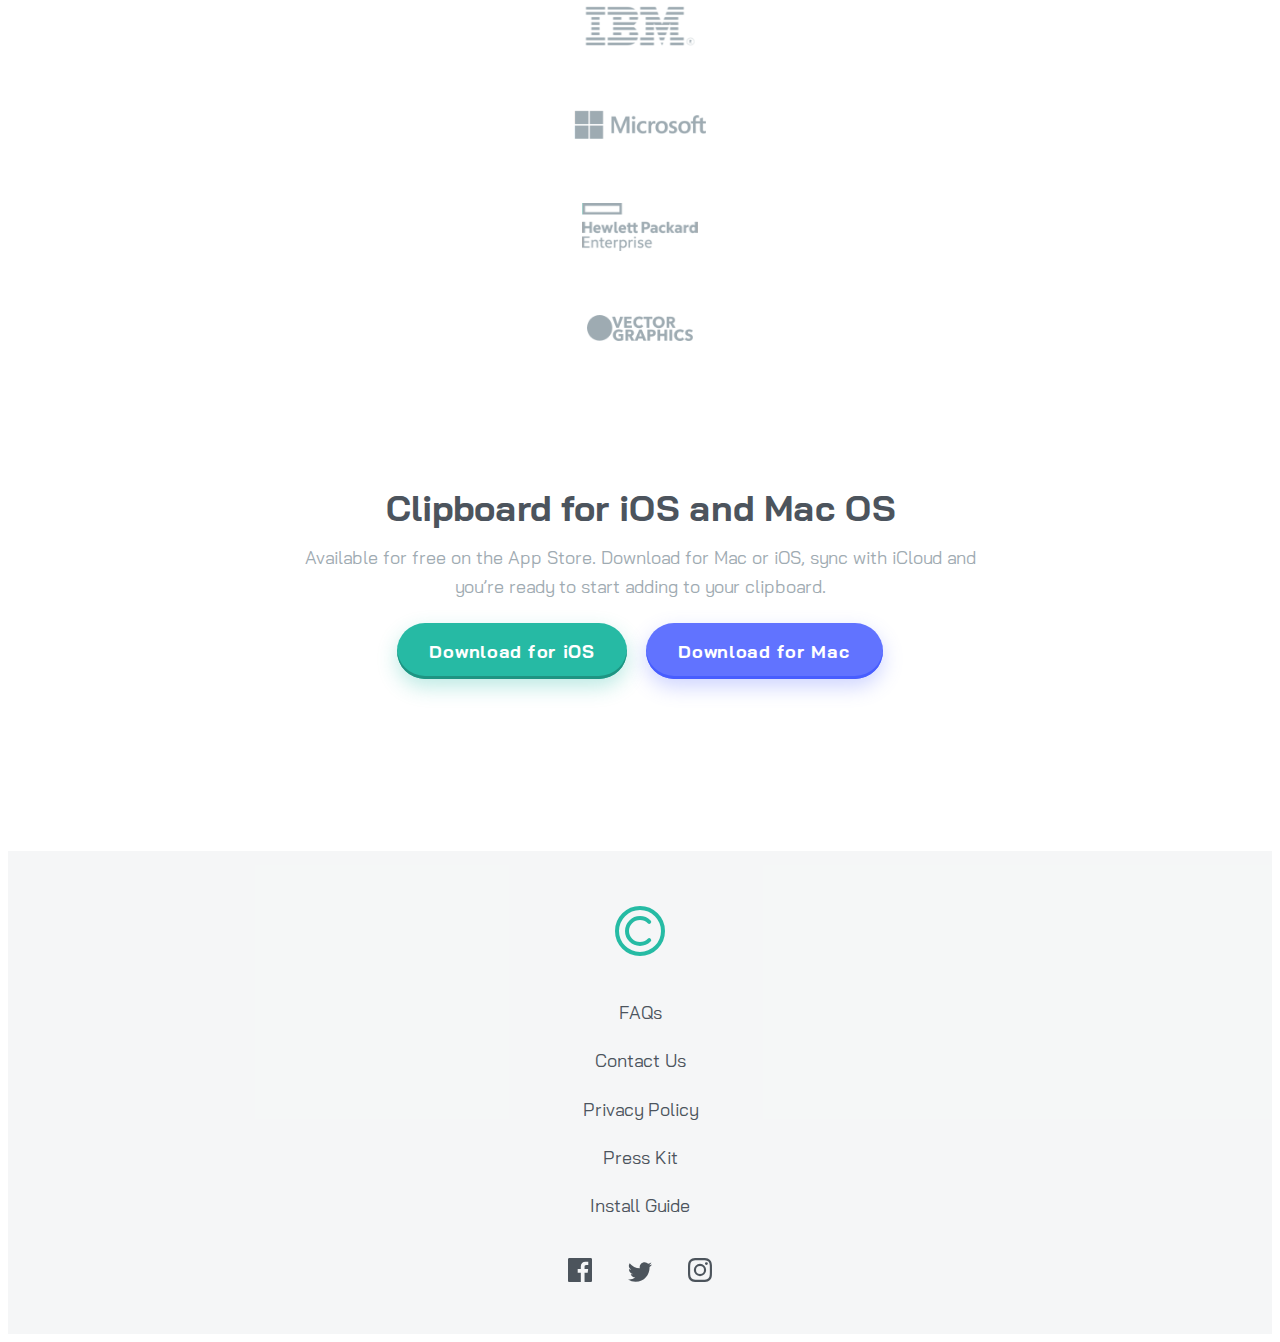
==== commit 0711285b: "design benefits section for desktop" ====
--- a/index.html
+++ b/index.html
@@ -68,27 +68,33 @@
   
   <img src="images/image-devices.png" alt="" class="mobile-showcase">
 
-  <div class="info-text">
     <h2>Supercharge your workflow</h2>
     <p class="h2-paragraph">We’ve got the tools to boost your productivity.</p>
-  </div>
 
-  <img class="benefit-icon" src="images/icon-blacklist.svg" alt="blacklist">
-  <div class="info-text">
-    <h3>Create blacklists</h3>
-    <p>Ensure sensitive information never makes its way to your clipboard by excluding certain sources.</p>
-  </div>
-  
-  <img class="benefit-icon" src="images/icon-text.svg" alt="blacklist">
-  <div class="info-text">
-    <h3>Plain text snippets</h3>
-    <p>Remove unwanted formatting from copied text for a consistent look.</p>
-  </div>
-  
-  <img class="benefit-icon" src="images/icon-preview.svg" alt="blacklist">
-  <div class="info-text">
-    <h3>Sneak preview</h3>
-    <p>Quick preview of all snippets on your Clipboard for easy access.</p>
+  <div class="benefits-container">
+    <div class="benefit">
+      <img class="benefit-icon" src="images/icon-blacklist.svg" alt="blacklist">
+      <div class="info-text">
+        <h3>Create blacklists</h3>
+        <p>Ensure sensitive information never makes its way to your clipboard by excluding certain sources.</p>
+      </div>
+    </div>
+    
+    <div class="benefit">
+      <img class="benefit-icon" src="images/icon-text.svg" alt="blacklist">
+      <div class="info-text">
+        <h3>Plain text snippets</h3>
+        <p>Remove unwanted formatting from copied text for a consistent look.</p>
+      </div>
+    </div>
+    
+    <div class="benefit">
+      <img class="benefit-icon" src="images/icon-preview.svg" alt="blacklist">
+      <div class="info-text">
+        <h3>Sneak preview</h3>
+        <p>Quick preview of all snippets on your Clipboard for easy access.</p>
+      </div>
+    </div>
   </div>
 </section>
 
@@ -103,13 +109,11 @@
 </section>
 
 <section class="apps">
-  <div class="info-text">
-    <h2>Clipboard for iOS and Mac OS</h2>
+  <h2>Clipboard for iOS and Mac OS</h2>
     <p class="h2-paragraph">
       Available for free on the App Store. Download for Mac or iOS, sync with iCloud
       and you’re ready to start adding to your clipboard.
     </p>
-  </div>
 
   <a href="#" class="download-button ios-download">Download for iOS</a>
   <a href="#" class="download-button mac-download">Download for Mac</a>  
--- a/main.css
+++ b/main.css
@@ -200,6 +200,7 @@
     display: -ms-flexbox;
     display: flex;
     gap: 0 7em;
+    margin-bottom: -3.2em;
   }
   .feature-container img.desktop-showcase {
     -ms-flex-preferred-size: 750px;
@@ -217,6 +218,7 @@
     -webkit-box-pack: center;
         -ms-flex-pack: center;
             justify-content: center;
+    margin-bottom: -1em;
   }
   .feature-container .info-text {
     text-align: left;
@@ -225,5 +227,28 @@
   .feature-container .info-text p {
     margin-left: 0;
   }
+  .benefits img.mobile-showcase {
+    width: unset;
+    max-width: 900px;
+    margin: 4em auto -1.6em auto;
+  }
+  .benefits-container {
+    display: -webkit-box;
+    display: -ms-flexbox;
+    display: flex;
+    -webkit-box-pack: center;
+        -ms-flex-pack: center;
+            justify-content: center;
+    margin-top: .8em;
+  }
+  .benefit {
+    -ms-flex-preferred-size: 400px;
+        flex-basis: 400px;
+    margin: 1em -.6em;
+  }
+  .benefit .benefit-icon {
+    height: 40px;
+    margin-bottom: .4em;
+  }
 }
 /*# sourceMappingURL=main.css.map */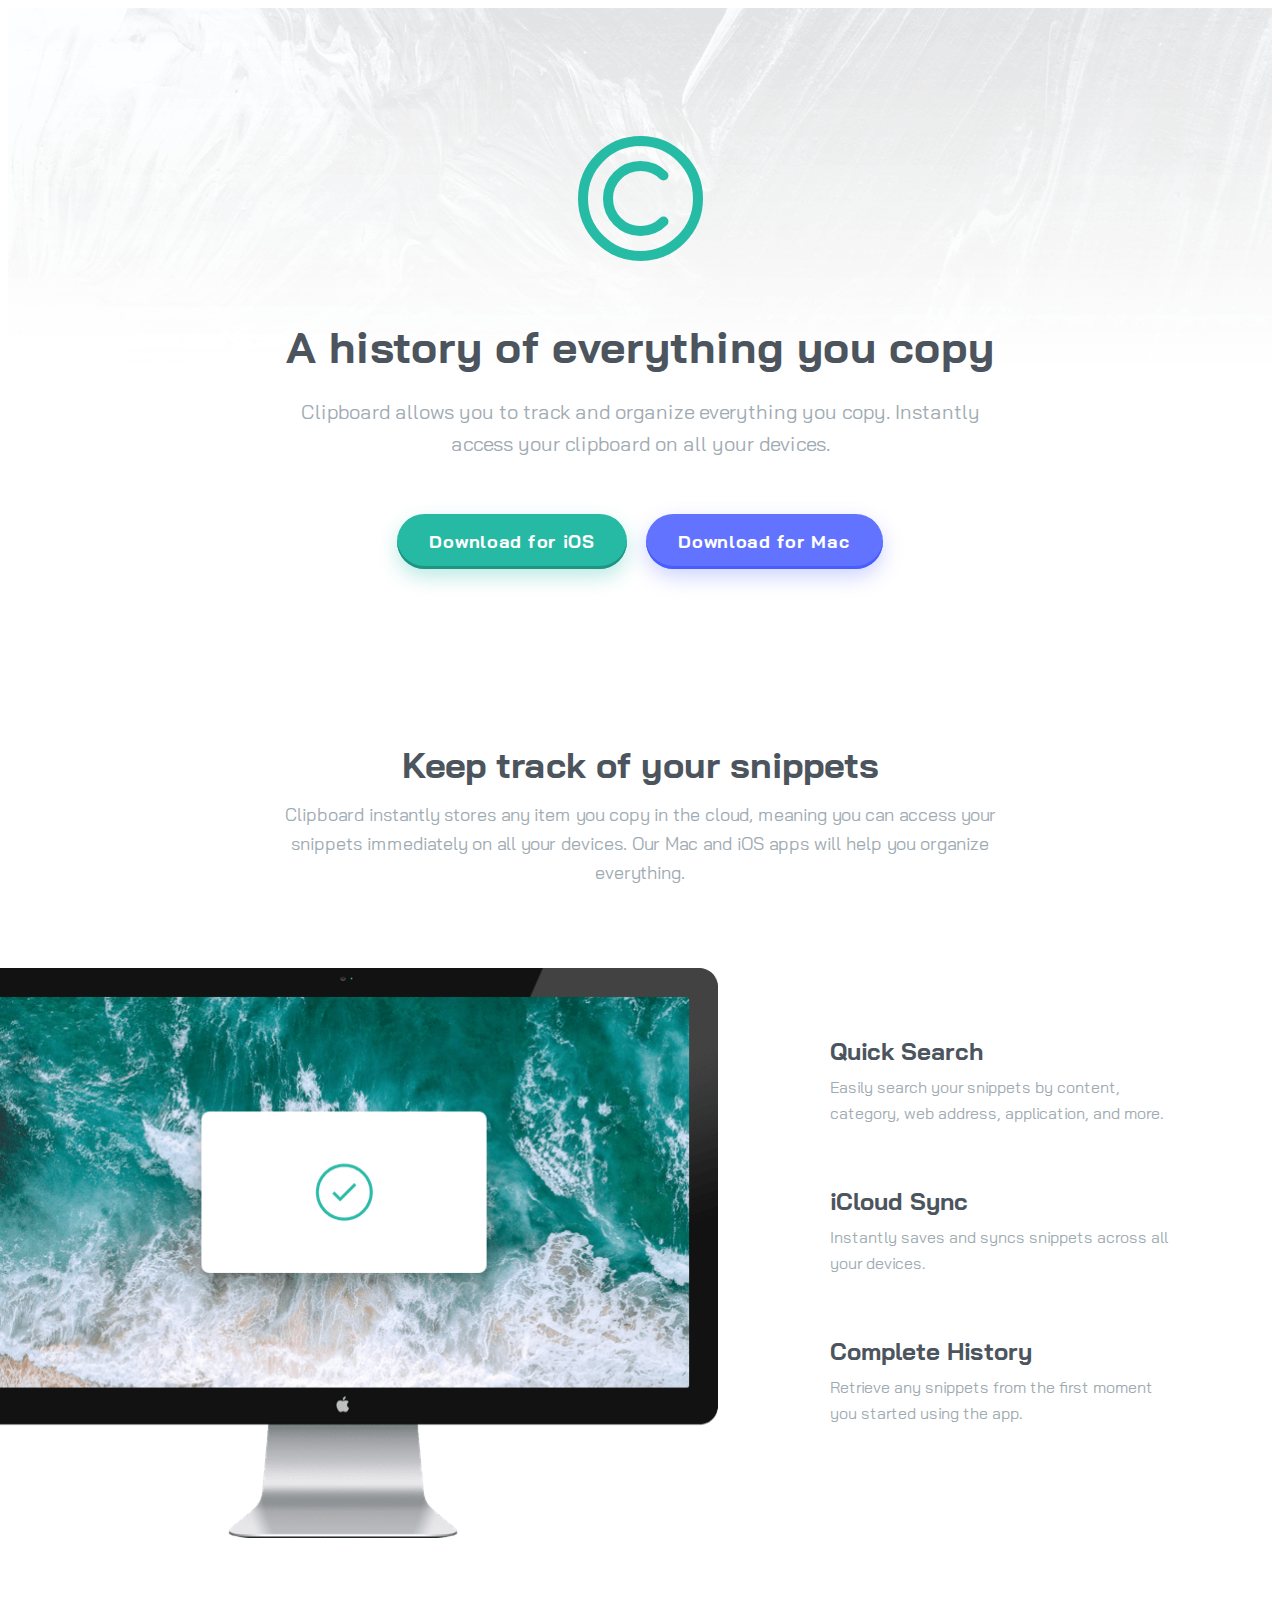
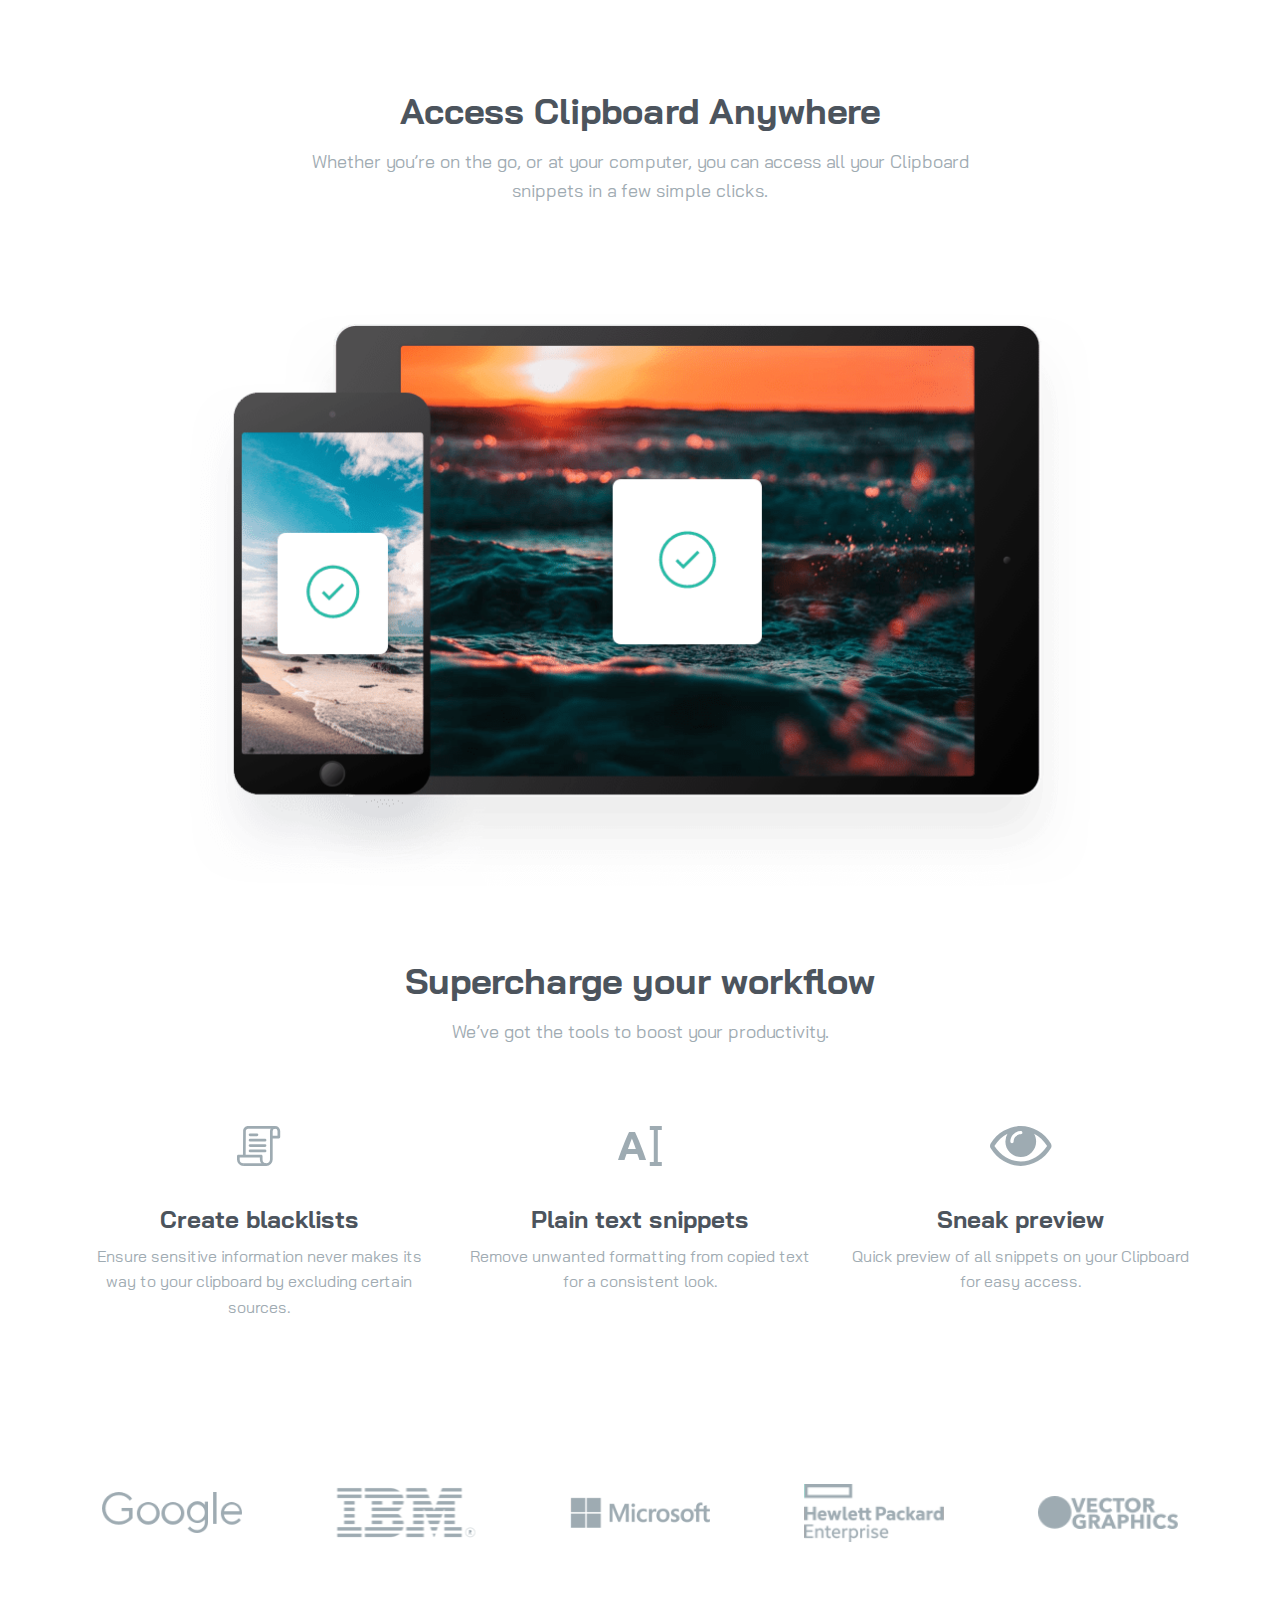
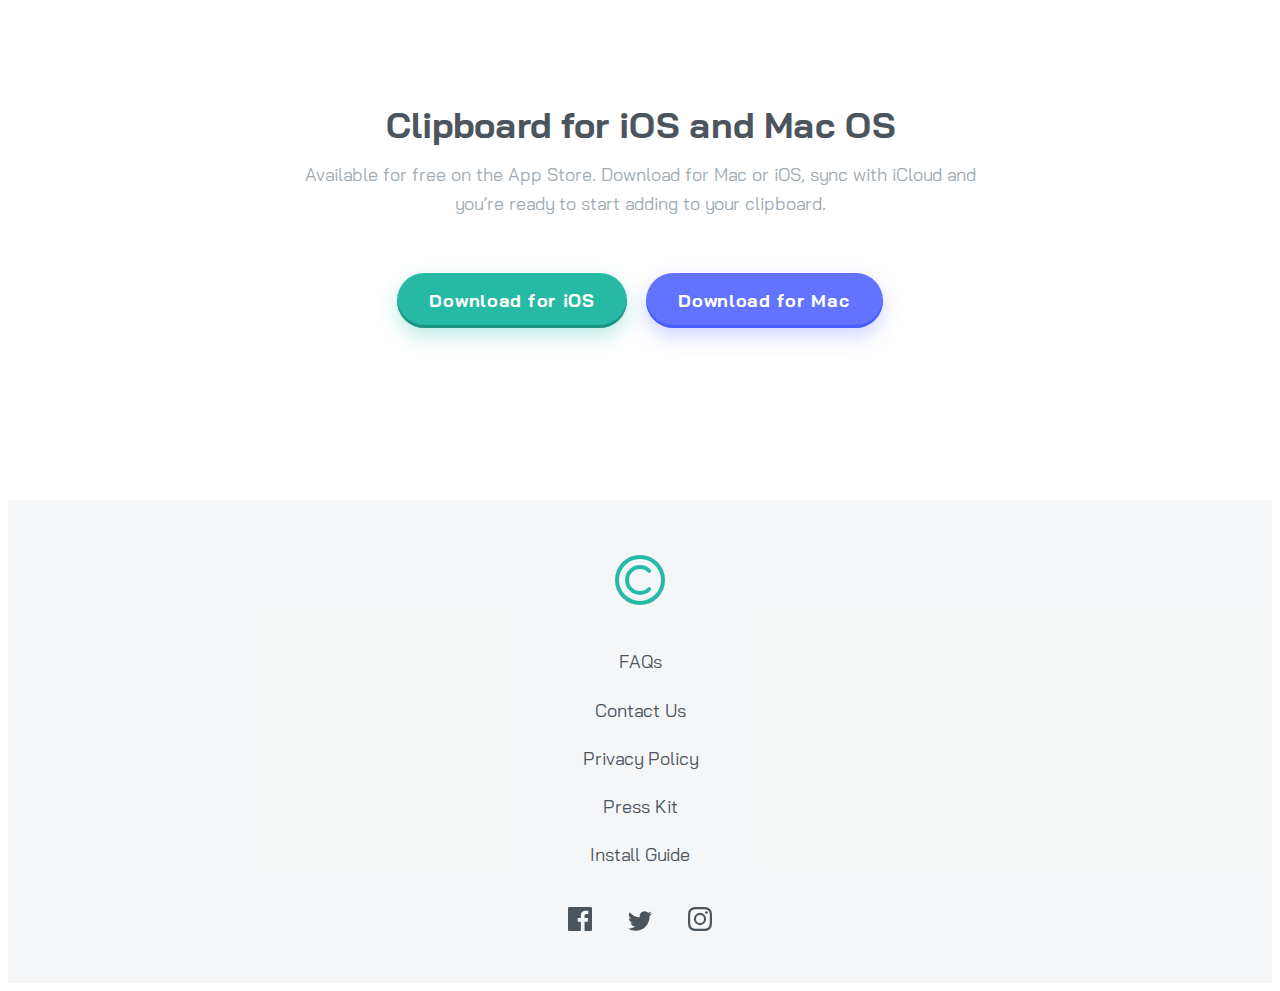
==== commit ebf064a5: "design apps section for desktop" ====
--- a/index.html
+++ b/index.html
@@ -15,13 +15,11 @@
 <section class="header">
   <img src="images/logo.svg" alt="C logo" class="header-logo">
   
-  <div class="info-text">
     <h1>A history of everything you copy</h1>
     <p class="h1-paragraph">
       Clipboard allows you to track and organize everything you
       copy. Instantly access your clipboard on all your devices.
     </p>
-  </div>
 
   <a href="#" class="download-button ios-download">Download for iOS</a>
   <a href="#" class="download-button mac-download">Download for Mac</a>  
--- a/main.css
+++ b/main.css
@@ -193,7 +193,7 @@
   }
   .download-button {
     padding: .9em 1.8em;
-    margin: 1.2em .4em -.2em .4em;
+    margin: 3em .4em -.2em .4em;
   }
   .feature-container {
     display: -webkit-box;
@@ -250,5 +250,21 @@
     height: 40px;
     margin-bottom: .4em;
   }
+  section.partners {
+    display: -webkit-box;
+    display: -ms-flexbox;
+    display: flex;
+    -webkit-box-pack: space-evenly;
+        -ms-flex-pack: space-evenly;
+            justify-content: space-evenly;
+    -webkit-box-align: center;
+        -ms-flex-align: center;
+            align-items: center;
+  }
+  img.partner, #microsoft-logo, #hp-logo, #vc-logo {
+    width: 140px;
+    height: auto;
+    margin: -1em 0 1em 0;
+  }
 }
 /*# sourceMappingURL=main.css.map */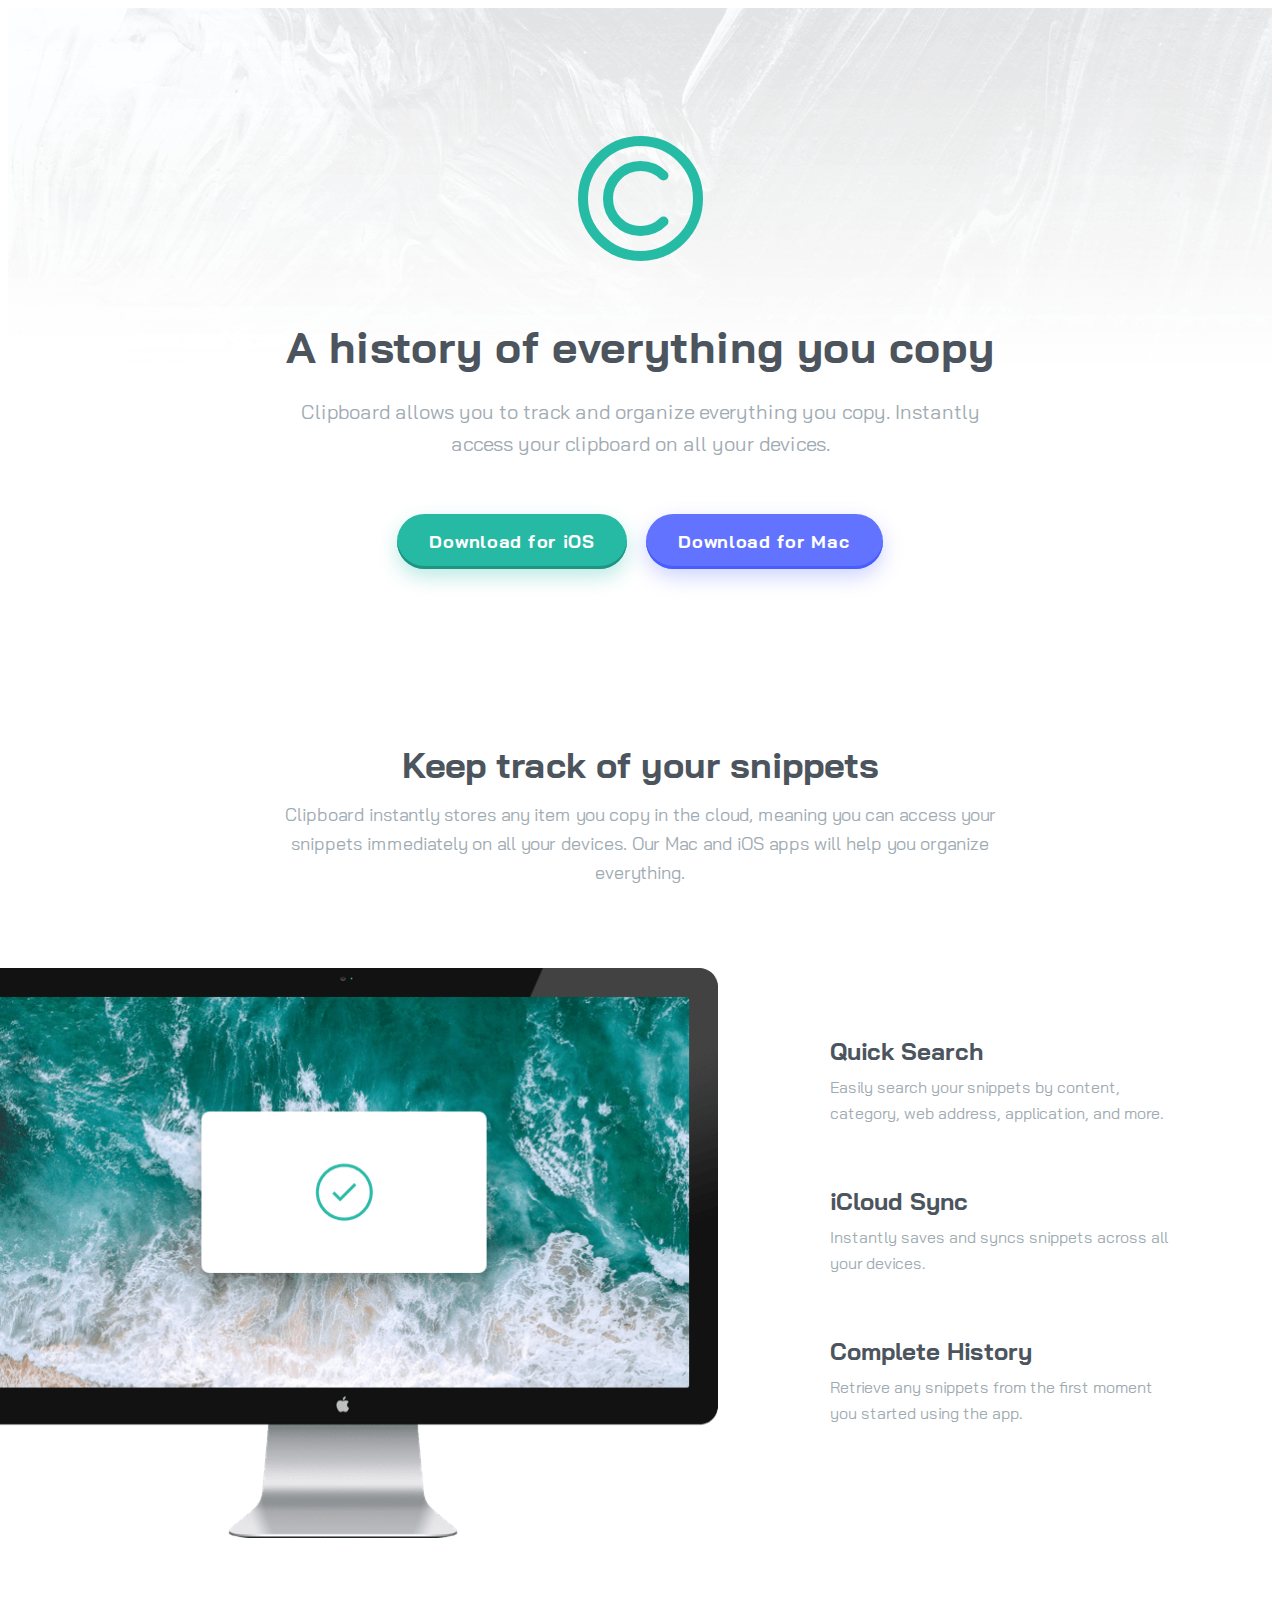
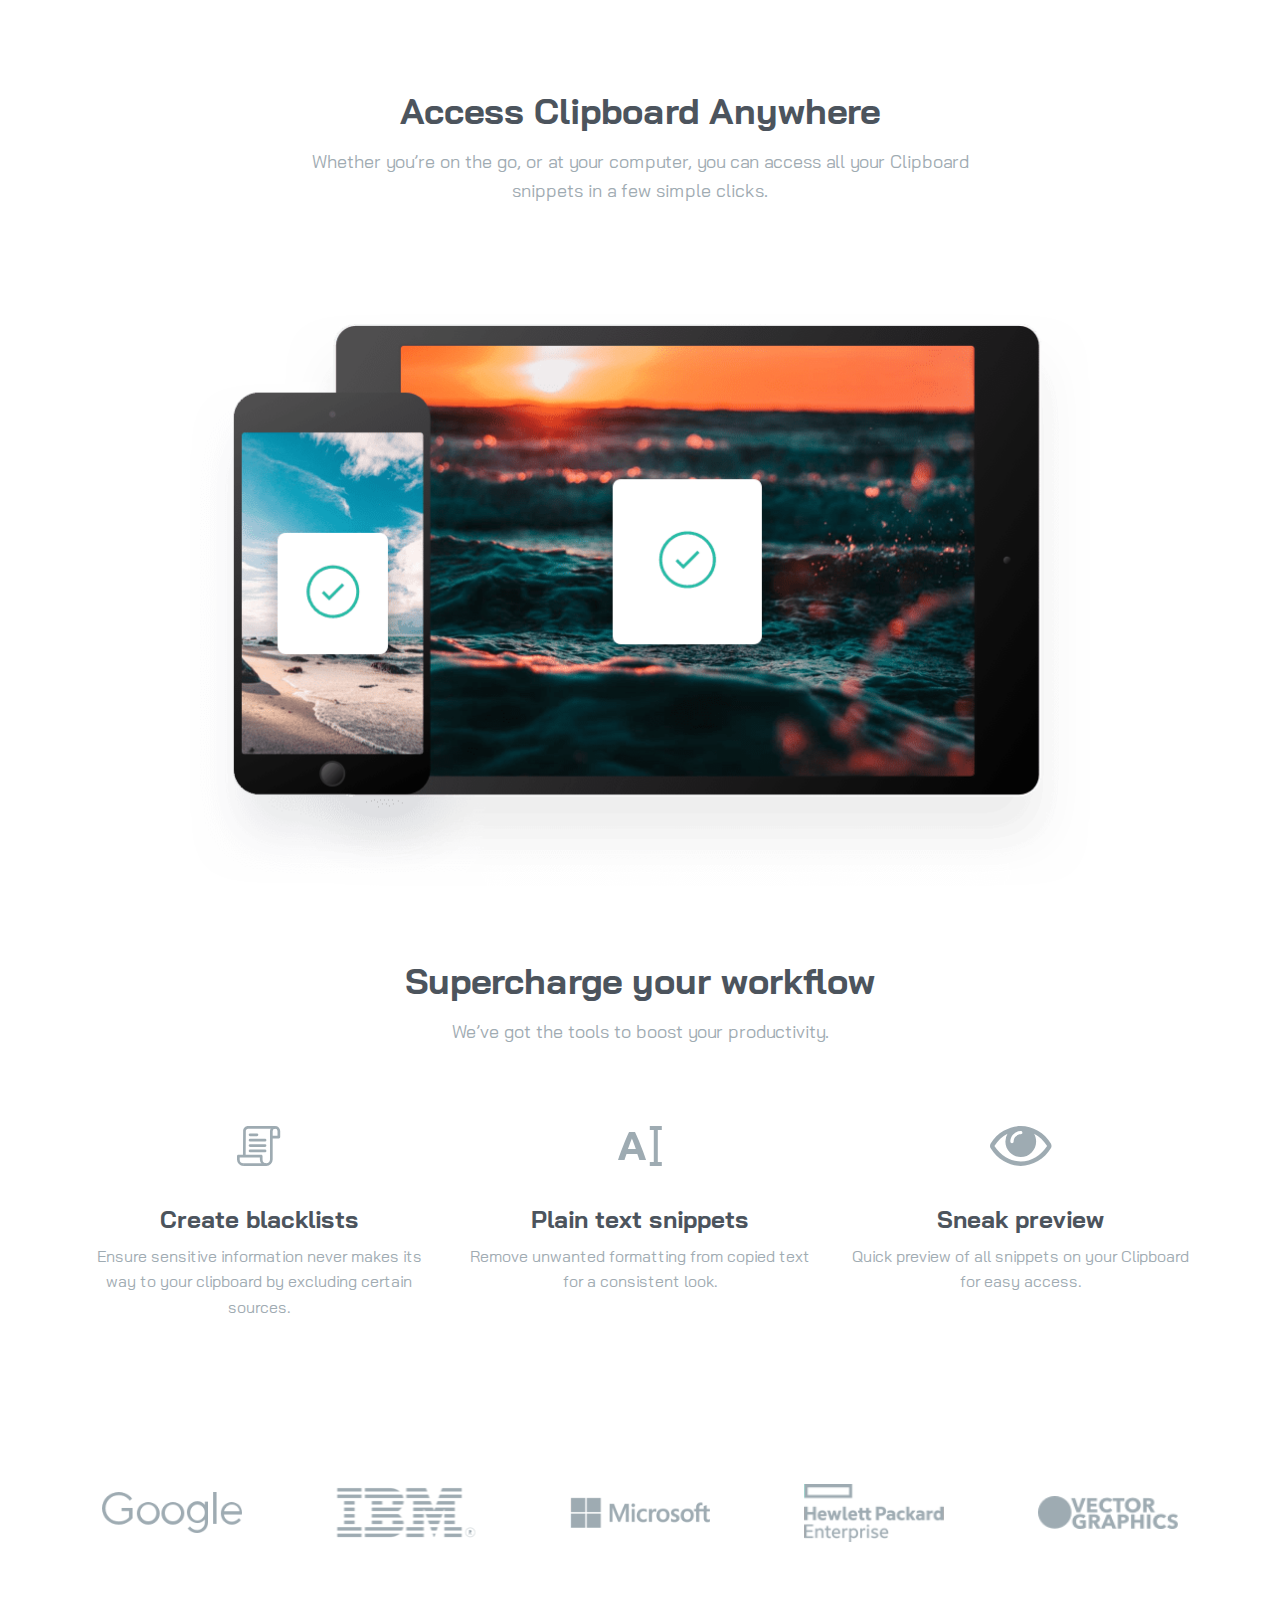
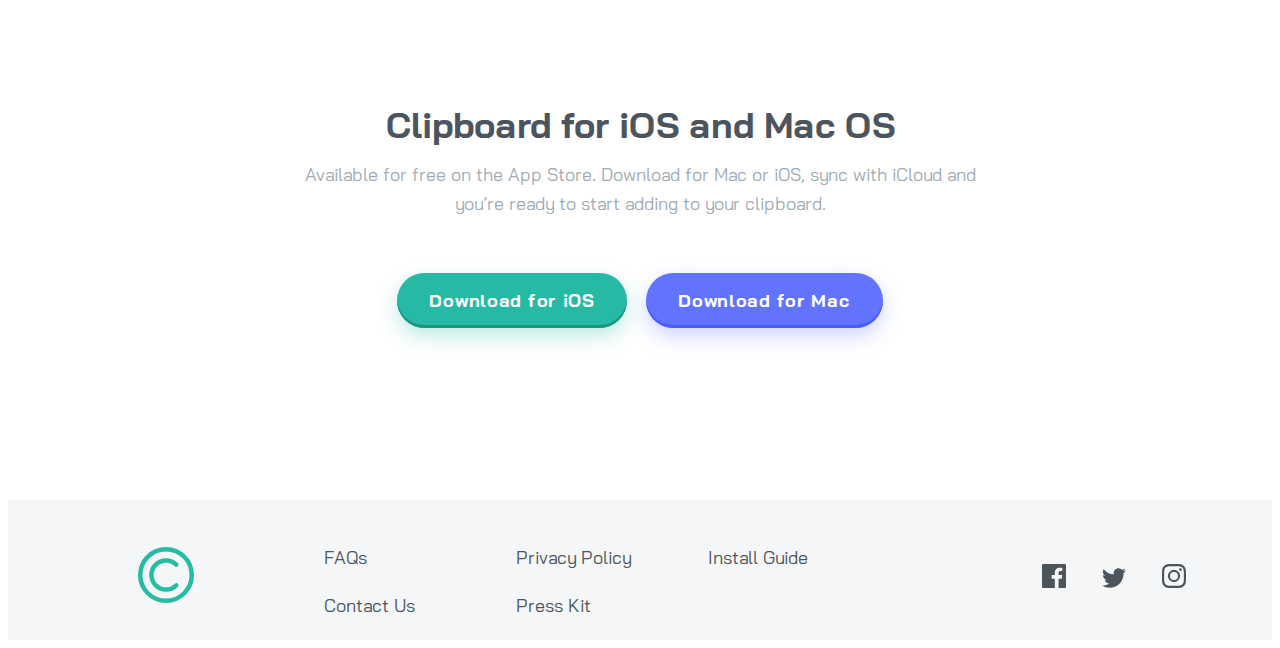
==== commit 452b4f15: "design footer for desktop" ====
--- a/index.html
+++ b/index.html
@@ -119,22 +119,28 @@
 
 
 <footer>
-  <img src="images/logo.svg" alt="C logo" class="footer-logo">
+  <div class="img-container">
+    <img src="images/logo.svg" alt="C logo" class="footer-logo">
+  </div>
 
-  <a href="" class="footer-link">FAQs</a>
-  <a href="" class="footer-link">Contact Us</a>
-  <a href="" class="footer-link">Privacy Policy</a>
-  <a href="" class="footer-link">Press Kit</a>
-  <a href="" class="footer-link">Install Guide</a>
+  <div class="link-container">
+    <a href="" class="footer-link">FAQs</a>
+    <a href="" class="footer-link">Contact Us</a>
+    <a href="" class="footer-link">Privacy Policy</a>
+    <a href="" class="footer-link">Press Kit</a>
+    <a href="" class="footer-link">Install Guide</a>
+  </div>
 
-  <a href="#" class="social-icon"><img src="images/icon-facebook.svg" alt="Facebook Icon"></a>
-  <a href="#" class="social-icon"><img src="images/icon-twitter.svg" alt="Twitter Icon"></a>
-  <a href="#" class="social-icon"><img src="images/icon-instagram.svg" alt="Instagram Icon"></a>
+  <div class="icon-container">
+    <a href="#" class="social-icon"><img src="images/icon-facebook.svg" alt="Facebook Icon"></a>
+    <a href="#" class="social-icon"><img src="images/icon-twitter.svg" alt="Twitter Icon"></a>
+    <a href="#" class="social-icon"><img src="images/icon-instagram.svg" alt="Instagram Icon"></a>
+  </div>
 
   <p class="attribution">
       Challenge by <a href="https://www.frontendmentor.io?ref=challenge" target="_blank">Frontend Mentor</a>. 
       Coded by <a href="#">Your Name Here</a>.
     </p>
-  </footer>
+</footer>
 </body>
 </html>--- a/main.css
+++ b/main.css
@@ -136,7 +136,7 @@
 }
 
 .footer-logo {
-  width: 50px;
+  width: 56px;
   margin: 3.4em auto 2.6em auto;
 }
 
@@ -266,5 +266,44 @@
     height: auto;
     margin: -1em 0 1em 0;
   }
+  footer {
+    display: -webkit-box;
+    display: -ms-flexbox;
+    display: flex;
+    -webkit-box-align: center;
+        -ms-flex-align: center;
+            align-items: center;
+    padding-bottom: 0;
+    height: 140px;
+  }
+  .img-container {
+    -webkit-box-flex: 1;
+        -ms-flex: 1;
+            flex: 1;
+  }
+  .link-container {
+    display: -ms-grid;
+    display: grid;
+    -webkit-box-flex: 2;
+        -ms-flex: 2;
+            flex: 2;
+    grid-auto-flow: column;
+    -ms-grid-rows: (minmax(2em, 3em))[2];
+        grid-template-rows: repeat(2, minmax(2em, 3em));
+    -ms-grid-columns: (minmax(6em, 12em))[3];
+        grid-template-columns: repeat(3, minmax(6em, 12em));
+    margin-bottom: -3em;
+  }
+  .footer-link {
+    all: unset;
+    text-align: left;
+    color: var(--dark-grey);
+    font-size: 18px;
+  }
+  .icon-container {
+    -webkit-box-flex: 1;
+        -ms-flex: 1;
+            flex: 1;
+  }
 }
 /*# sourceMappingURL=main.css.map */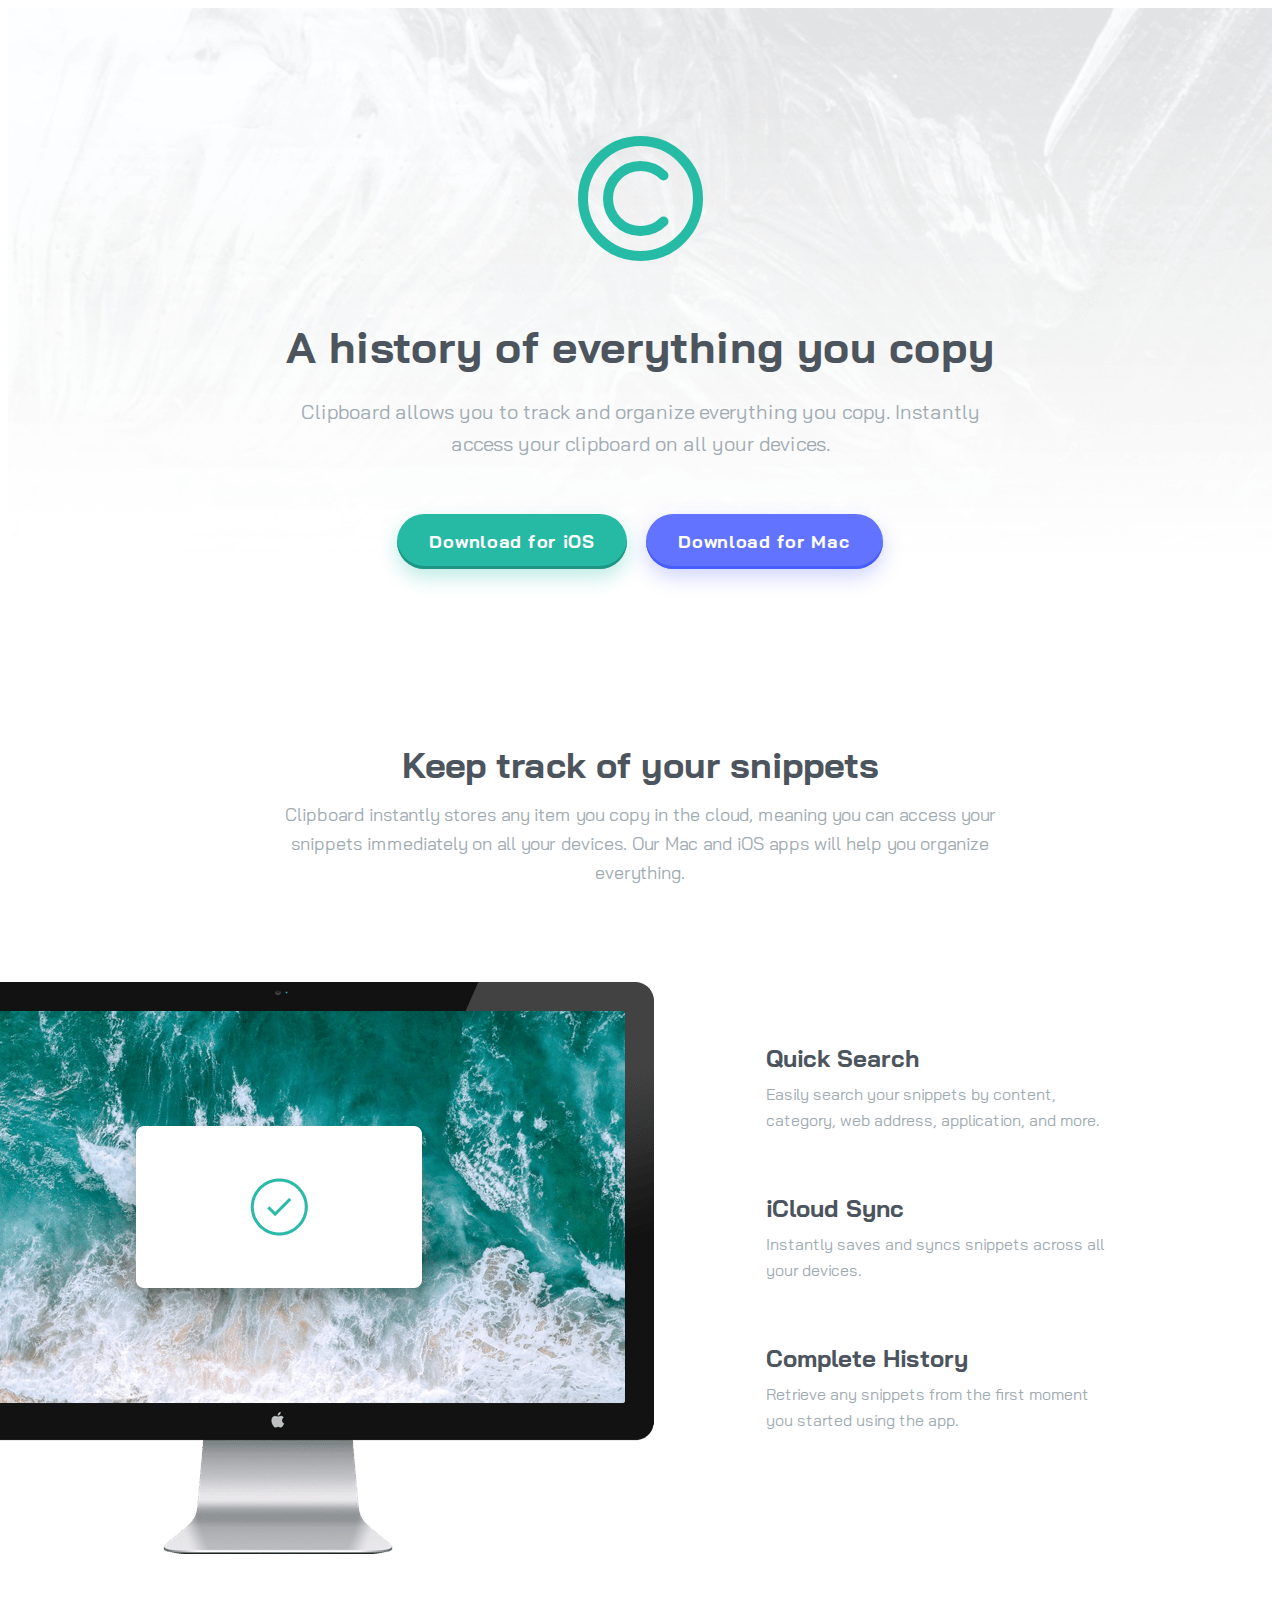
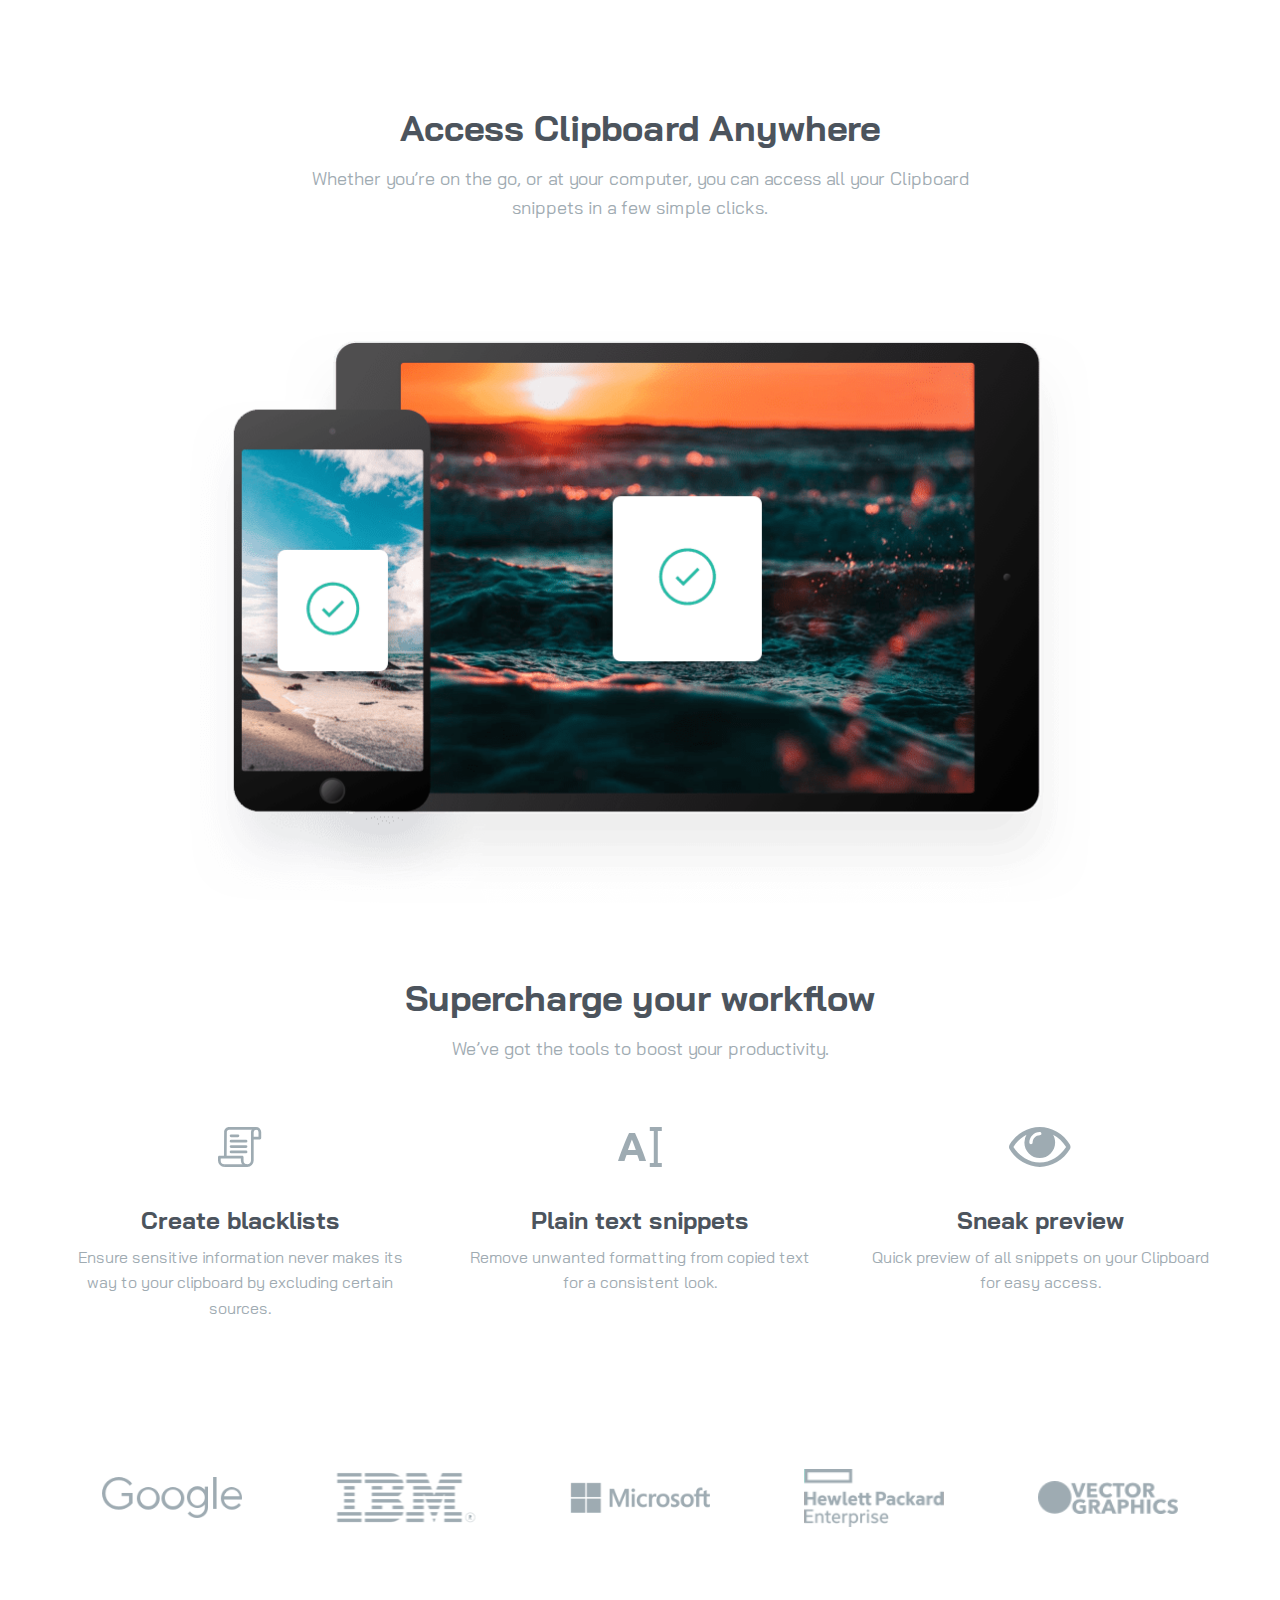
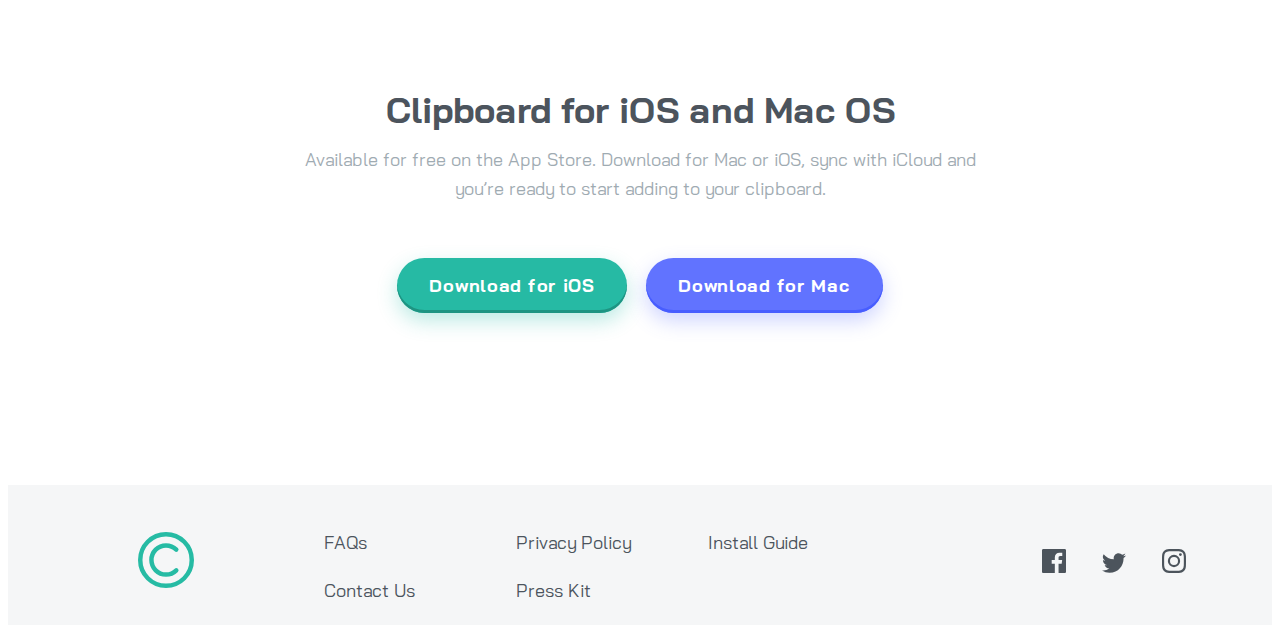
==== commit de8e97e5: "add Twitter link to all buttons and a elements" ====
--- a/index.html
+++ b/index.html
@@ -21,8 +21,8 @@
       copy. Instantly access your clipboard on all your devices.
     </p>
 
-  <a href="#" class="download-button ios-download">Download for iOS</a>
-  <a href="#" class="download-button mac-download">Download for Mac</a>  
+  <a href="https://twitter.com/CoderMatching" class="download-button ios-download">Download for iOS</a>
+  <a href="https://twitter.com/CoderMatching" class="download-button mac-download">Download for Mac</a>  
 </section>
 
 <section class="features">
@@ -113,8 +113,8 @@
       and you’re ready to start adding to your clipboard.
     </p>
 
-  <a href="#" class="download-button ios-download">Download for iOS</a>
-  <a href="#" class="download-button mac-download">Download for Mac</a>  
+  <a href="https://twitter.com/CoderMatching" class="download-button ios-download">Download for iOS</a>
+  <a href="https://twitter.com/CoderMatching" class="download-button mac-download">Download for Mac</a>  
 </section>
 
 
@@ -124,22 +124,22 @@
   </div>
 
   <div class="link-container">
-    <a href="" class="footer-link">FAQs</a>
-    <a href="" class="footer-link">Contact Us</a>
-    <a href="" class="footer-link">Privacy Policy</a>
-    <a href="" class="footer-link">Press Kit</a>
-    <a href="" class="footer-link">Install Guide</a>
+    <a href="https://twitter.com/CoderMatching" class="footer-link">FAQs</a>
+    <a href="https://twitter.com/CoderMatching" class="footer-link">Contact Us</a>
+    <a href="https://twitter.com/CoderMatching" class="footer-link">Privacy Policy</a>
+    <a href="https://twitter.com/CoderMatching" class="footer-link">Press Kit</a>
+    <a href="https://twitter.com/CoderMatching" class="footer-link">Install Guide</a>
   </div>
 
   <div class="icon-container">
-    <a href="#" class="social-icon"><img src="images/icon-facebook.svg" alt="Facebook Icon"></a>
-    <a href="#" class="social-icon"><img src="images/icon-twitter.svg" alt="Twitter Icon"></a>
-    <a href="#" class="social-icon"><img src="images/icon-instagram.svg" alt="Instagram Icon"></a>
+    <a href="https://twitter.com/CoderMatching" class="social-icon"><img src="images/icon-facebook.svg" alt="Facebook Icon"></a>
+    <a href="https://twitter.com/CoderMatching" class="social-icon"><img src="images/icon-twitter.svg" alt="Twitter Icon"></a>
+    <a href="https://twitter.com/CoderMatching" class="social-icon"><img src="images/icon-instagram.svg" alt="Instagram Icon"></a>
   </div>
 
   <p class="attribution">
       Challenge by <a href="https://www.frontendmentor.io?ref=challenge" target="_blank">Frontend Mentor</a>. 
-      Coded by <a href="#">Your Name Here</a>.
+      Coded by <a href="https://twitter.com/CoderMatching">Your Name Here</a>.
     </p>
 </footer>
 </body>
--- a/main.css
+++ b/main.css
@@ -47,6 +47,7 @@
 
 .header {
   background: no-repeat url("images/bg-header-mobile.png");
+  background-size: cover;
 }
 
 .header .header-logo {
@@ -190,45 +191,46 @@
   }
   .header {
     background: no-repeat url("images/bg-header-desktop.png");
+    background-size: cover;
   }
   .download-button {
     padding: .9em 1.8em;
     margin: 3em .4em -.2em .4em;
+  }
+  section.features {
+    margin-bottom: 7em;
   }
   .feature-container {
     display: -webkit-box;
     display: -ms-flexbox;
     display: flex;
-    gap: 0 7em;
-    margin-bottom: -3.2em;
-  }
-  .feature-container img.desktop-showcase {
-    -ms-flex-preferred-size: 750px;
-        flex-basis: 750px;
-    margin-left: -2.5em;
-  }
-  .feature-container .info-container {
-    display: -webkit-box;
-    display: -ms-flexbox;
-    display: flex;
-    -webkit-box-orient: vertical;
-    -webkit-box-direction: normal;
-        -ms-flex-direction: column;
-            flex-direction: column;
     -webkit-box-pack: center;
         -ms-flex-pack: center;
             justify-content: center;
-    margin-bottom: -1em;
-  }
-  .feature-container .info-text {
+    gap: 0 7em;
+  }
+  .feature-container .desktop-showcase {
+    -webkit-box-flex: 1;
+        -ms-flex: 1;
+            flex: 1;
+    max-width: 752px;
+    -o-object-fit: contain;
+       object-fit: contain;
+    margin-left: -16%;
+  }
+  .feature-container .info-container {
     text-align: left;
-    max-width: 400px;
-  }
-  .feature-container .info-text p {
-    margin-left: 0;
+    margin: 8em 0;
+  }
+  .feature-container .info-container .info-text {
+    max-width: 410px;
+  }
+  .feature-container .info-container p {
+    margin-left: unset;
   }
   .benefits img.mobile-showcase {
     width: unset;
+    width: 90%;
     max-width: 900px;
     margin: 4em auto -1.6em auto;
   }
@@ -242,9 +244,7 @@
     margin-top: .8em;
   }
   .benefit {
-    -ms-flex-preferred-size: 400px;
-        flex-basis: 400px;
-    margin: 1em -.6em;
+    max-width: 400px;
   }
   .benefit .benefit-icon {
     height: 40px;
